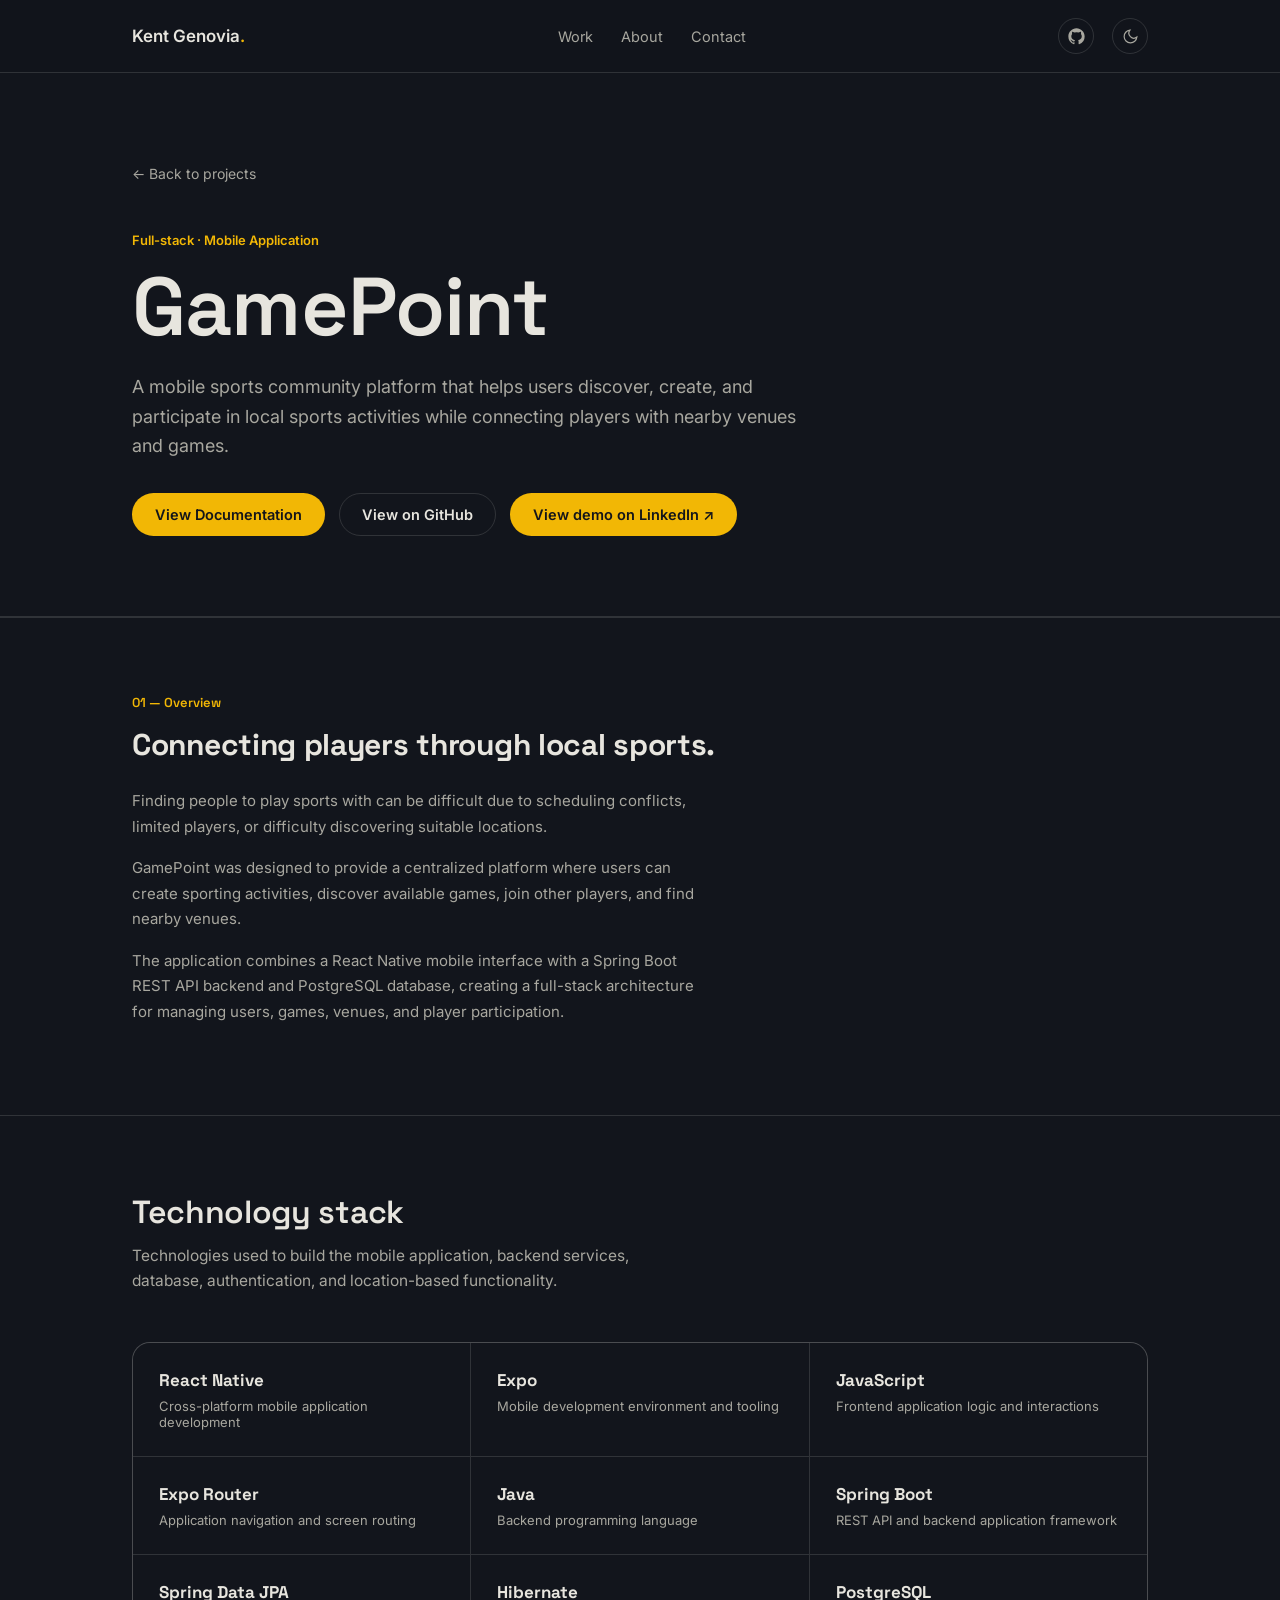
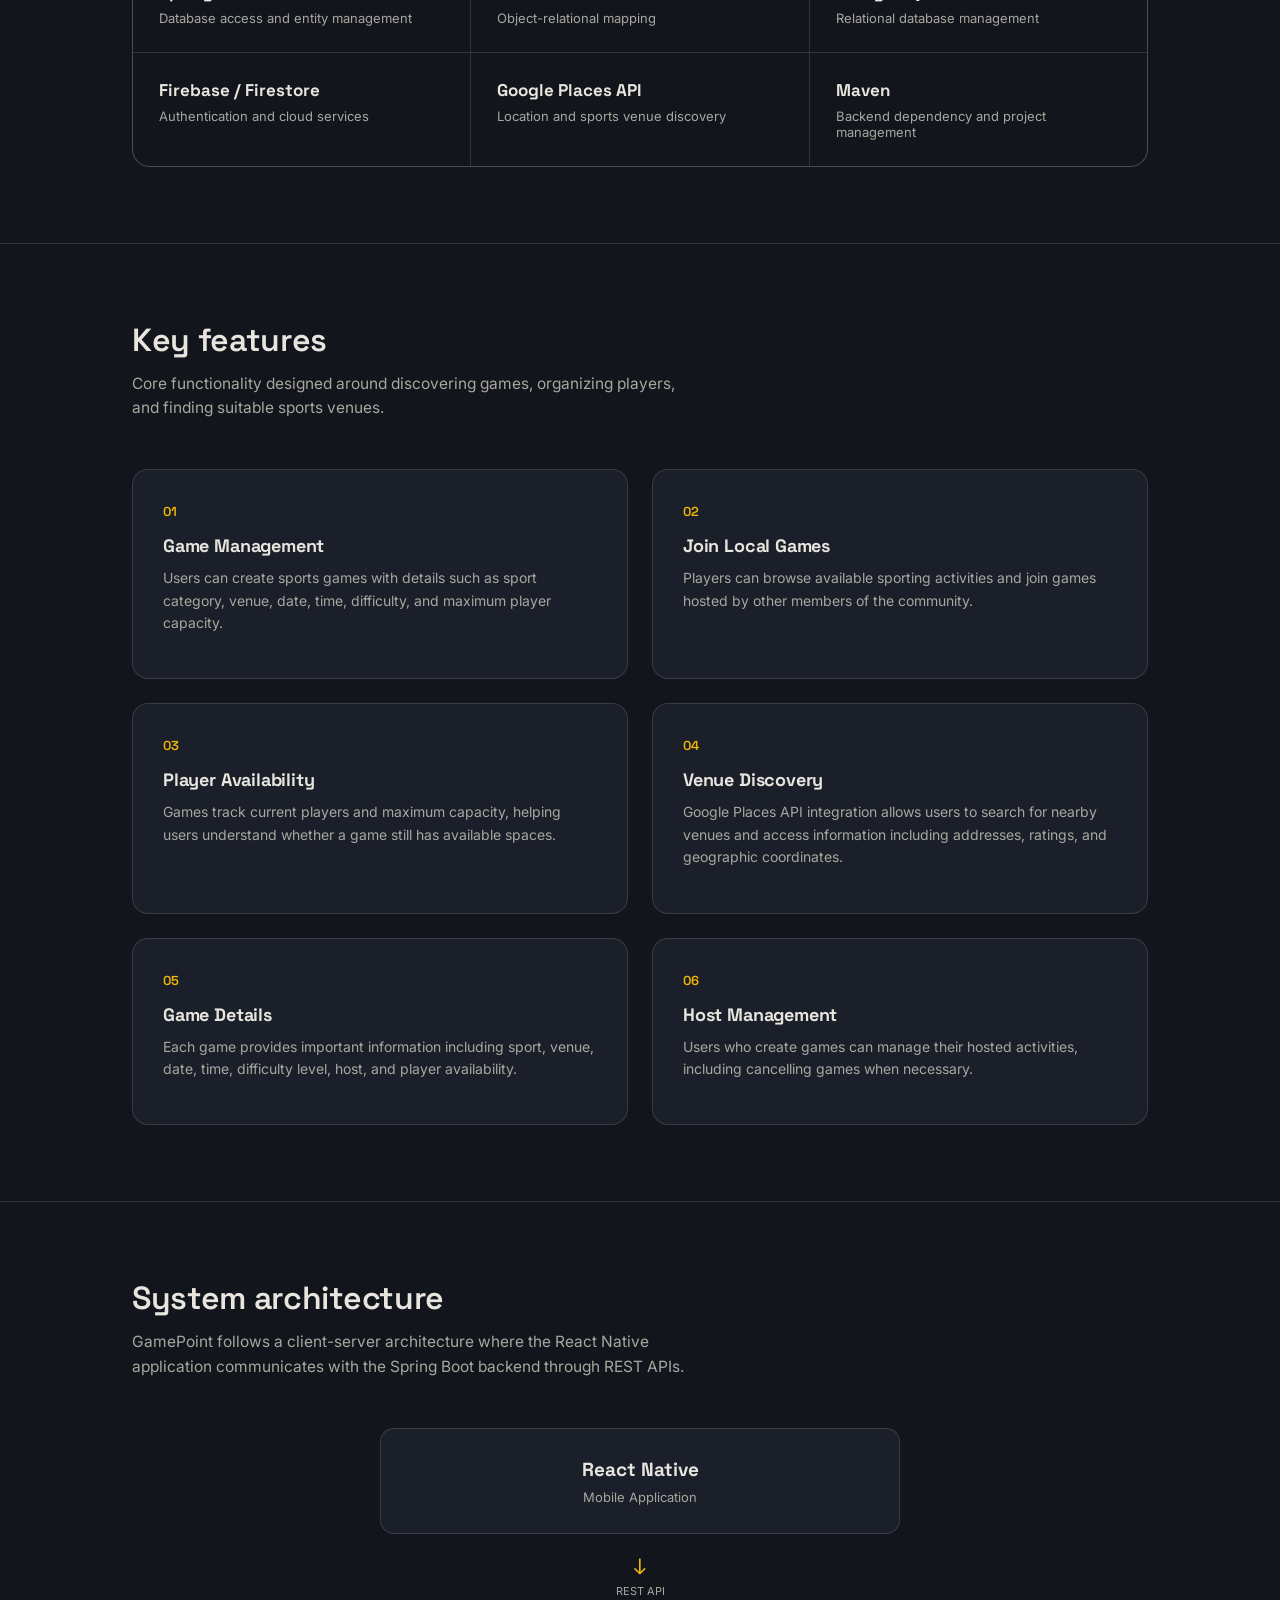
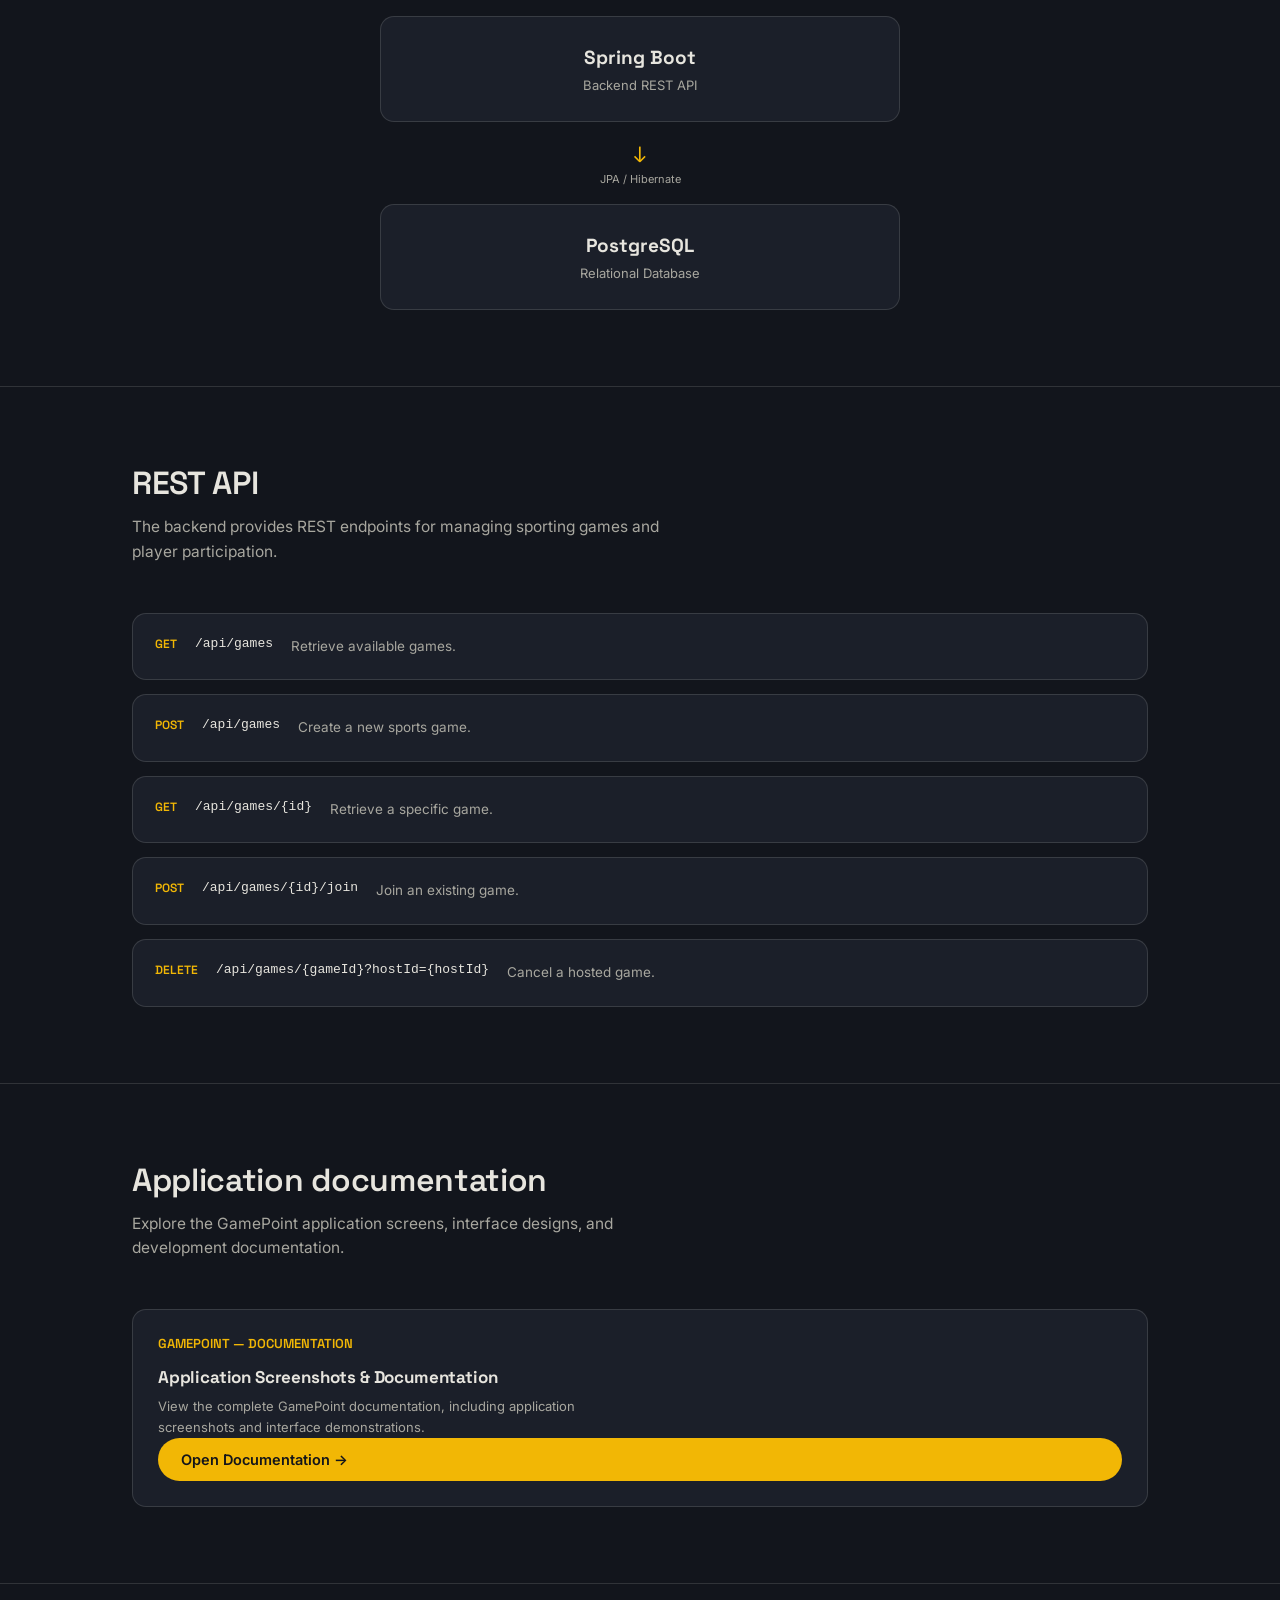
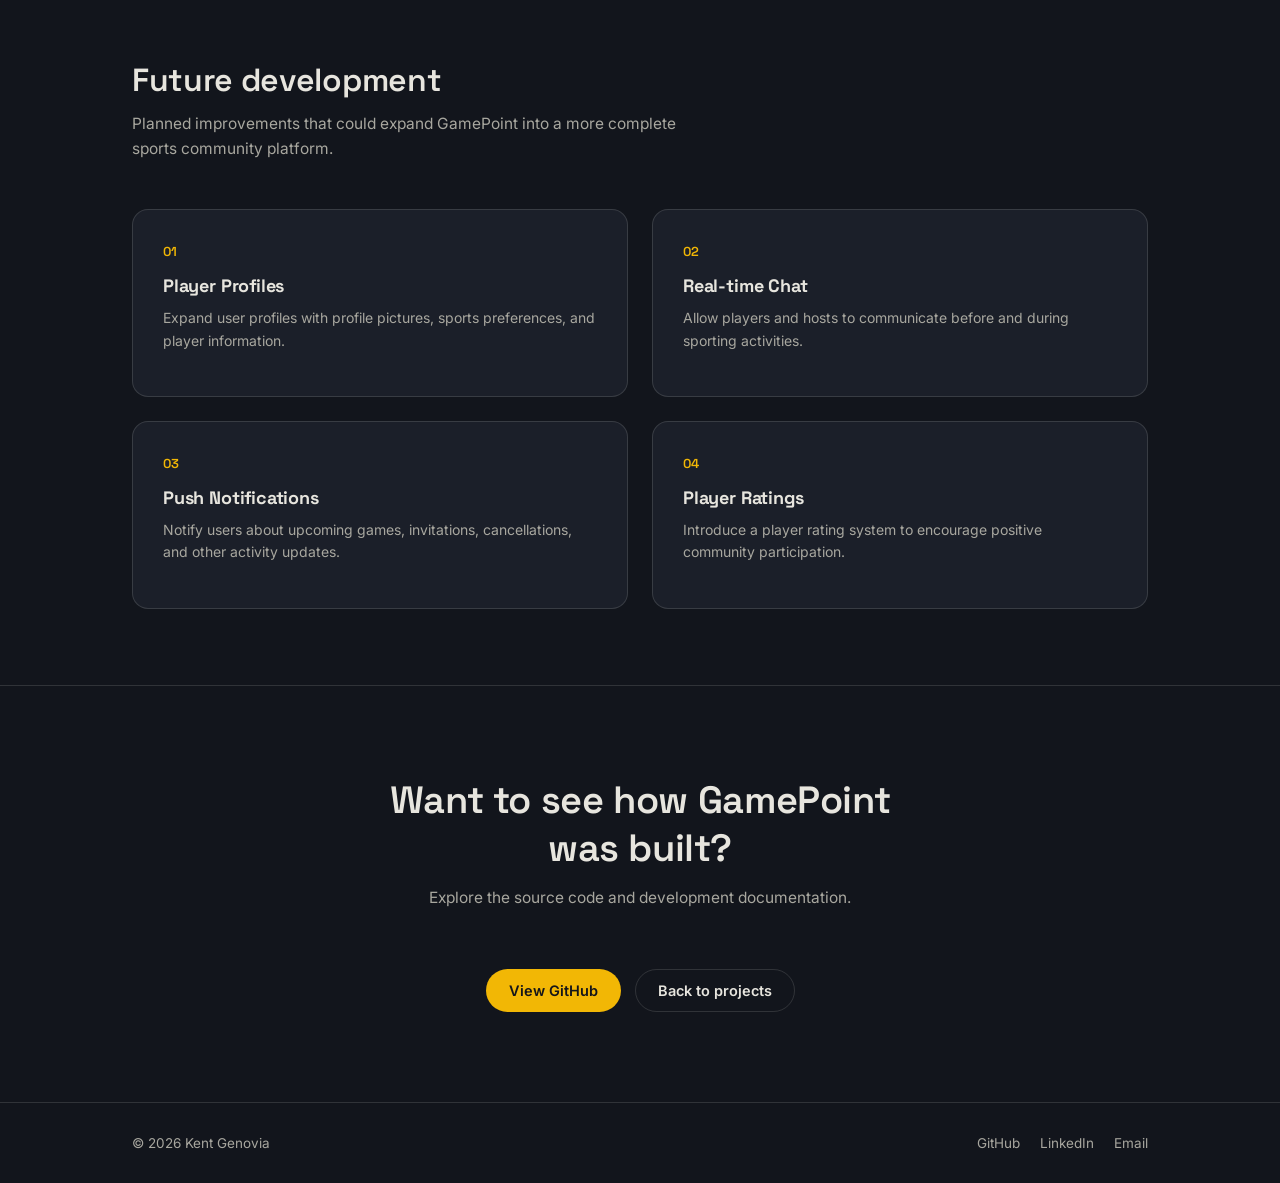
==== projects/gamepoint.html @ 3444ab53 "initial deploy" ====
<!DOCTYPE html>
<html lang="en">
<head>
<meta charset="UTF-8">
<meta name="viewport" content="width=device-width, initial-scale=1.0">

<title>GamePoint — Kent Genovia</title>

<meta name="description" content="GamePoint — A mobile sports community platform built with React Native, Expo, Spring Boot, PostgreSQL, Firebase, and Google Places API.">

<link rel="preconnect" href="https://fonts.googleapis.com">
<link href="https://fonts.googleapis.com/css2?family=Space+Grotesk:wght@400;500;600;700&family=Inter:wght@400;500;600&display=swap" rel="stylesheet">

<link rel="stylesheet" href="../styles.css">

</head>

<body>

<header>
  <nav class="wrap">

    <a class="brand" href="../index.html">
      Kent Genovia<span class="dot">.</span>
    </a>

    <div class="nav-links">
      <a href="../index.html#work">Work</a>
      <a href="../index.html#about">About</a>
      <a href="../index.html#contact">Contact</a>
    </div>

    <div class="nav-right">

      <a
        class="icon-btn"
        href="https://github.com/genoviakent12-rgb/GamePoint"
        target="_blank"
        rel="noopener"
        aria-label="GitHub"
      >
        <svg width="17" height="17" viewBox="0 0 24 24" fill="currentColor">
          <path d="M12 .5C5.73.5.5 5.73.5 12a11.5 11.5 0 0 0 7.86 10.94c.57.1.79-.25.79-.55v-2.14c-3.2.7-3.88-1.36-3.88-1.36-.52-1.33-1.28-1.69-1.28-1.69-1.05-.72.08-.7.08-.7 1.16.08 1.77 1.19 1.77 1.19 1.03 1.77 2.71 1.26 3.37.96.1-.75.4-1.26.73-1.55-2.56-.29-5.25-1.28-5.25-5.7 0-1.26.45-2.29 1.19-3.1-.12-.29-.52-1.47.11-3.06 0 0 .97-.31 3.18 1.18a11 11 0 0 1 5.79 0c2.2-1.49 3.18-1.18 3.18-1.18.63 1.59.23 2.77.11 3.06.74.81 1.18 1.84 1.18 3.1 0 4.43-2.69 5.4-5.26 5.69.41.36.78 1.06.78 2.14v3.17c0 .3.21.66.79.55A11.5 11.5 0 0 0 23.5 12C23.5 5.73 18.27.5 12 .5Z"/>
        </svg>
      </a>

      <button
        class="icon-btn"
        id="theme-toggle"
        aria-label="Toggle theme"
        title="Toggle theme"
      >
        <svg
          id="theme-icon"
          width="17"
          height="17"
          viewBox="0 0 24 24"
          fill="none"
          stroke="currentColor"
          stroke-width="1.7"
        >
          <path d="M21 12.8A9 9 0 1 1 11.2 3a7 7 0 0 0 9.8 9.8Z"/>
        </svg>
      </button>

    </div>

  </nav>
</header>


<main>

  <!-- PROJECT HERO -->

  <section class="project-hero">

    <div class="wrap">

      <a class="back-link" href="../index.html#work">
        ← Back to projects
      </a>

      <div class="project-label">
        Full-stack · Mobile Application
      </div>

      <h1>GamePoint</h1>

      <p class="project-subtitle">
        A mobile sports community platform that helps users discover,
        create, and participate in local sports activities while
        connecting players with nearby venues and games.
      </p>

      <div class="project-actions">

        <a
          class="btn btn-primary"
          href="https://docs.google.com/document/d/1hWY4cykujLEIEq4gKx8ZRyDWc7g4vQOC3u3OvMgOL5o/edit?usp=sharing"
          target="_blank"
          rel="noopener"
        >
          View Documentation
        </a>

        <a
          class="btn btn-ghost"
          href="https://github.com/genoviakent12-rgb/GamePoint"
          target="_blank"
          rel="noopener"
        >
          View on GitHub
        </a>

        <a
          class="btn btn-primary"
          href="https://lnkd.in/p/dj-vr5mc"
          target="_blank"
          rel="noopener"
        >
          View demo on LinkedIn ↗
        </a>
      </div>

    </div>

  </section>


  <!-- PROJECT OVERVIEW -->

  <section class="section">

    <div class="wrap">

      <div class="project-info-grid">

        <div>

          <div class="project-number">
            01 — Overview
          </div>

          <h2>Connecting players through local sports.</h2>

          <p>
            Finding people to play sports with can be difficult due to
            scheduling conflicts, limited players, or difficulty
            discovering suitable locations.
          </p>

          <p>
            GamePoint was designed to provide a centralized platform
            where users can create sporting activities, discover
            available games, join other players, and find nearby
            venues.
          </p>

          <p>
            The application combines a React Native mobile interface
            with a Spring Boot REST API backend and PostgreSQL database,
            creating a full-stack architecture for managing users,
            games, venues, and player participation.
          </p>

        </div>

      </div>

    </div>

  </section>


  <!-- TECHNOLOGY STACK -->

  <section class="section">

    <div class="wrap">

      <div class="section-head">

        <h2>Technology stack</h2>

        <p>
          Technologies used to build the mobile application,
          backend services, database, authentication, and
          location-based functionality.
        </p>

      </div>


      <div class="tech-grid">

        <div class="tech-item">
          <strong>React Native</strong>
          <span>Cross-platform mobile application development</span>
        </div>

        <div class="tech-item">
          <strong>Expo</strong>
          <span>Mobile development environment and tooling</span>
        </div>

        <div class="tech-item">
          <strong>JavaScript</strong>
          <span>Frontend application logic and interactions</span>
        </div>

        <div class="tech-item">
          <strong>Expo Router</strong>
          <span>Application navigation and screen routing</span>
        </div>

        <div class="tech-item">
          <strong>Java</strong>
          <span>Backend programming language</span>
        </div>

        <div class="tech-item">
          <strong>Spring Boot</strong>
          <span>REST API and backend application framework</span>
        </div>

        <div class="tech-item">
          <strong>Spring Data JPA</strong>
          <span>Database access and entity management</span>
        </div>

        <div class="tech-item">
          <strong>Hibernate</strong>
          <span>Object-relational mapping</span>
        </div>

        <div class="tech-item">
          <strong>PostgreSQL</strong>
          <span>Relational database management</span>
        </div>

        <div class="tech-item">
          <strong>Firebase / Firestore</strong>
          <span>Authentication and cloud services</span>
        </div>

        <div class="tech-item">
          <strong>Google Places API</strong>
          <span>Location and sports venue discovery</span>
        </div>

        <div class="tech-item">
          <strong>Maven</strong>
          <span>Backend dependency and project management</span>
        </div>

      </div>

    </div>

  </section>


  <!-- KEY FEATURES -->

  <section class="section">

    <div class="wrap">

      <div class="section-head">

        <h2>Key features</h2>

        <p>
          Core functionality designed around discovering games,
          organizing players, and finding suitable sports venues.
        </p>

      </div>


      <div class="feature-grid">

        <div class="feature">

          <span>01</span>

          <h3>Game Management</h3>

          <p>
            Users can create sports games with details such as
            sport category, venue, date, time, difficulty,
            and maximum player capacity.
          </p>

        </div>


        <div class="feature">

          <span>02</span>

          <h3>Join Local Games</h3>

          <p>
            Players can browse available sporting activities
            and join games hosted by other members of the
            community.
          </p>

        </div>


        <div class="feature">

          <span>03</span>

          <h3>Player Availability</h3>

          <p>
            Games track current players and maximum capacity,
            helping users understand whether a game still has
            available spaces.
          </p>

        </div>


        <div class="feature">

          <span>04</span>

          <h3>Venue Discovery</h3>

          <p>
            Google Places API integration allows users to search
            for nearby venues and access information including
            addresses, ratings, and geographic coordinates.
          </p>

        </div>


        <div class="feature">

          <span>05</span>

          <h3>Game Details</h3>

          <p>
            Each game provides important information including
            sport, venue, date, time, difficulty level, host,
            and player availability.
          </p>

        </div>


        <div class="feature">

          <span>06</span>

          <h3>Host Management</h3>

          <p>
            Users who create games can manage their hosted
            activities, including cancelling games when
            necessary.
          </p>

        </div>

      </div>

    </div>

  </section>


  <!-- SYSTEM ARCHITECTURE -->

  <section class="section">

    <div class="wrap">

      <div class="section-head">

        <h2>System architecture</h2>

        <p>
          GamePoint follows a client-server architecture where
          the React Native application communicates with the
          Spring Boot backend through REST APIs.
        </p>

      </div>


      <div class="architecture">

        <div class="architecture-box">

          <strong>React Native</strong>

          <span>
            Mobile Application
          </span>

        </div>


        <div class="architecture-arrow">
          ↓
          <span>REST API</span>
        </div>


        <div class="architecture-box">

          <strong>Spring Boot</strong>

          <span>
            Backend REST API
          </span>

        </div>


        <div class="architecture-arrow">
          ↓
          <span>JPA / Hibernate</span>
        </div>


        <div class="architecture-box">

          <strong>PostgreSQL</strong>

          <span>
            Relational Database
          </span>

        </div>

      </div>

    </div>

  </section>


  <!-- API -->

  <section class="section">

    <div class="wrap">

      <div class="section-head">

        <h2>REST API</h2>

        <p>
          The backend provides REST endpoints for managing
          sporting games and player participation.
        </p>

      </div>


      <div class="api-list">

        <div class="api-item">
          <span class="api-method">GET</span>
          <code>/api/games</code>
          <p>Retrieve available games.</p>
        </div>

        <div class="api-item">
          <span class="api-method">POST</span>
          <code>/api/games</code>
          <p>Create a new sports game.</p>
        </div>

        <div class="api-item">
          <span class="api-method">GET</span>
          <code>/api/games/{id}</code>
          <p>Retrieve a specific game.</p>
        </div>

        <div class="api-item">
          <span class="api-method">POST</span>
          <code>/api/games/{id}/join</code>
          <p>Join an existing game.</p>
        </div>

        <div class="api-item">
          <span class="api-method">DELETE</span>
          <code>/api/games/{gameId}?hostId={hostId}</code>
          <p>Cancel a hosted game.</p>
        </div>

      </div>

    </div>

  </section>


  <!-- DOCUMENTATION -->

  <section class="section">

    <div class="wrap">

      <div class="section-head">

        <h2>Application documentation</h2>

        <p>
          Explore the GamePoint application screens,
          interface designs, and development documentation.
        </p>

      </div>


      <div class="documentation-card">

        <div>

          <div class="project-number">
            GAMEPOINT — DOCUMENTATION
          </div>

          <h3>Application Screenshots & Documentation</h3>

          <p>
            View the complete GamePoint documentation,
            including application screenshots and interface
            demonstrations.
          </p>

        </div>


        <a
          class="btn btn-primary"
          href="https://docs.google.com/document/d/1hWY4cykujLEIEq4gKx8ZRyDWc7g4vQOC3u3OvMgOL5o/edit?usp=sharing"
          target="_blank"
          rel="noopener"
        >
          Open Documentation →
        </a>

      </div>

    </div>

  </section>


  <!-- FUTURE DEVELOPMENT -->

  <section class="section">

    <div class="wrap">

      <div class="section-head">

        <h2>Future development</h2>

        <p>
          Planned improvements that could expand GamePoint into
          a more complete sports community platform.
        </p>

      </div>


      <div class="feature-grid">

        <div class="feature">
          <span>01</span>
          <h3>Player Profiles</h3>
          <p>
            Expand user profiles with profile pictures,
            sports preferences, and player information.
          </p>
        </div>

        <div class="feature">
          <span>02</span>
          <h3>Real-time Chat</h3>
          <p>
            Allow players and hosts to communicate before
            and during sporting activities.
          </p>
        </div>

        <div class="feature">
          <span>03</span>
          <h3>Push Notifications</h3>
          <p>
            Notify users about upcoming games, invitations,
            cancellations, and other activity updates.
          </p>
        </div>

        <div class="feature">
          <span>04</span>
          <h3>Player Ratings</h3>
          <p>
            Introduce a player rating system to encourage
            positive community participation.
          </p>
        </div>

      </div>

    </div>

  </section>


  <!-- CTA -->

  <section class="cta">

    <div class="wrap">

      <h2>
        Want to see how GamePoint was built?
      </h2>

      <p>
        Explore the source code and development documentation.
      </p>

      <div class="project-actions" style="justify-content:center;">

        <a
          class="btn btn-primary"
          href="https://github.com/genoviakent12-rgb/GamePoint"
          target="_blank"
          rel="noopener"
        >
          View GitHub
        </a>

        <a
          class="btn btn-ghost"
          href="../index.html#work"
        >
          Back to projects
        </a>

      </div>

    </div>

  </section>

</main>


<footer>

  <div class="wrap">

    <span>
      © 2026 Kent Genovia
    </span>

    <div class="foot-links">

      <a
        href="https://github.com/genoviakent12-rgb"
        target="_blank"
        rel="noopener"
      >
        GitHub
      </a>

      <a
        href="http://www.linkedin.com/in/kent-genovia-6a03a72a3"
        target="_blank"
        rel="noopener"
      >
        LinkedIn
      </a>

      <a href="mailto:genovia.kent12@gmail.com">
        Email
      </a>

    </div>

  </div>

</footer>


<script src="../script.js"></script>

</body>
</html>
---- styles.css ----
:root{
  --ink:#12151c;
  --ink-2:#1b1f29;
  --paper:#f6f4ee;
  --paper-2:#ebe8df;
  --line-dark: rgba(231,229,222,0.14);
  --line-light: rgba(18,21,28,0.12);
  --gold:#f2b705;
  --teal:#4fd1c5;
  --text:#e7e5de;
  --text-dim:#a8a79f;
  --bg: var(--ink);
  --bg-2: var(--ink-2);
  --fg: var(--text);
  --fg-dim: var(--text-dim);
  --line: var(--line-dark);
  --radius: 16px;
}
html[data-theme="light"]{
  --bg: var(--paper);
  --bg-2: var(--paper-2);
  --fg: #1c1f26;
  --fg-dim:#5b5a54;
  --line: var(--line-light);
}
*{box-sizing:border-box;}
html,body{margin:0;padding:0;}
body{
  background:var(--bg);
  color:var(--fg);
  font-family:'Inter',sans-serif;
  -webkit-font-smoothing:antialiased;
  transition:background .25s ease,color .25s ease;
}
h1,h2,h3,.display{
  font-family:'Space Grotesk',sans-serif;
  letter-spacing:-0.01em;
  margin:0;
}
a{color:inherit;text-decoration:none;}
.wrap{
  max-width:1080px;
  margin:0 auto;
  padding:0 32px;
}
/* NAV */
header{
  position:sticky; top:0; z-index:20;
  background:color-mix(in srgb, var(--bg) 88%, transparent);
  backdrop-filter: blur(10px);
  border-bottom:1px solid var(--line);
}
nav.wrap{
  display:flex; align-items:center; justify-content:space-between;
  height:72px;
}
.brand{font-size:17px; font-weight:600;}
.brand .dot{color:var(--gold);}
.nav-links{display:flex; gap:28px; align-items:center; font-size:14.5px; color:var(--fg-dim);}
.nav-links a:hover{color:var(--fg);}
.nav-right{display:flex; align-items:center; gap:18px;}
.icon-btn{
  width:36px;height:36px;border-radius:50%;
  display:flex;align-items:center;justify-content:center;
  border:1px solid var(--line); color:var(--fg-dim); cursor:pointer;
  background:transparent;
}
.icon-btn:hover{color:var(--fg); border-color:var(--fg-dim);}
@media (max-width:720px){ .nav-links{display:none;} }

/* HERO */
.hero{
  padding:96px 0 88px;
  display:grid;
  grid-template-columns:1.15fr 0.85fr;
  gap:56px;
  align-items:center;
}
.kicker{
  font-size:13.5px; color:var(--gold); font-weight:600;
  margin-bottom:18px;
}
.hero h1{
  font-size:clamp(34px,5vw,54px);
  line-height:1.08;
  font-weight:600;
}
.hero p.lede{
  margin-top:22px;
  font-size:17px;
  line-height:1.65;
  color:var(--fg-dim);
  max-width:52ch;
}
.stack-row{
  display:flex; flex-wrap:wrap; gap:10px;
  margin-top:30px;
}
.pill{
  font-size:13px; padding:7px 13px;
  border:1px solid var(--line);
  border-radius:100px;
  color:var(--fg-dim);
}
.hero-actions{margin-top:36px; display:flex; gap:14px; flex-wrap:wrap;}
.btn{
  display:inline-flex; align-items:center; gap:8px;
  padding:12px 22px;
  font-size:14.5px; font-weight:600;
  border-radius:100px;
  cursor:pointer; border:1px solid transparent;
}
.btn-primary{background:var(--gold); color:#14151a;}
.btn-primary:hover{filter:brightness(1.06);}
.btn-ghost{border-color:var(--line); color:var(--fg);}
.btn-ghost:hover{border-color:var(--fg-dim);}

/* route graphic */
.route-card{
  position:relative;
  aspect-ratio:1/1.05;
  border:1px solid var(--line);
  border-radius:16px;
  background:var(--bg-2);
  overflow:hidden;
}
.route-card svg{width:100%;height:100%;display:block;}

/* SECTION HEADS */
.section{padding:76px 0; border-top:1px solid var(--line);}
.section-head{max-width:56ch; margin-bottom:48px;}
.section-head h2{font-size:clamp(24px,3vw,32px); font-weight:600;}
.section-head p{color:var(--fg-dim); margin-top:12px; font-size:15.5px; line-height:1.6;}

/* CAPABILITIES */
.cap-grid{
  display:grid; grid-template-columns:repeat(3,1fr); gap:1px;
  background:var(--line);
  border:1px solid var(--line);
  border-radius:18px;
  overflow:hidden;
}
.cap{
  background:var(--bg); padding:32px 28px;
}
.cap .num{font-size:13px; color:var(--gold); font-family:'Space Grotesk',sans-serif; font-weight:600;}
.cap h3{font-size:18px; margin-top:14px; font-weight:600;}
.cap p{font-size:14.5px; color:var(--fg-dim); margin-top:10px; line-height:1.6;}
@media (max-width:800px){ .cap-grid{grid-template-columns:1fr;} }

/* PROJECTS — redesigned card: padded rounded frame, tag floats over the image */
.proj-grid{
  display:grid; grid-template-columns:1fr 1fr; gap:24px;
}
.proj-card{
  border:1px solid var(--line);
  border-radius:22px;
  overflow:hidden;
  background:var(--bg-2);
  display:flex; flex-direction:column;
  padding:14px;
  transition:border-color .2s ease, transform .2s ease;
}
.proj-card:hover{
  border-color:var(--gold);
  transform:translateY(-3px);
}
.proj-thumb{
  position:relative;
  width:100%;
  border-radius:14px;
  overflow:hidden;
  background:var(--bg);
}
.proj-thumb img{
  width:100%;
  height:auto;
  display:block;
}
.proj-thumb.placeholder{
  height:180px;
  display:flex;
  align-items:center;
  justify-content:center;
}
.proj-thumb.placeholder svg{
  width:70%;
  height:70%;
}
.proj-tag{
  position:absolute;
  top:12px;
  left:12px;
  font-size:11.5px;
  font-weight:600;
  color:#14151a;
  background:var(--gold);
  padding:5px 11px;
  border-radius:100px;
  z-index:2;
}
.proj-body{padding:20px 10px 10px;}
.proj-body h3{font-size:18px; margin-top:2px;}
.proj-body p{font-size:14px; color:var(--fg-dim); margin-top:10px; line-height:1.6;}
.proj-stack{margin-top:14px; display:flex; flex-wrap:wrap; gap:6px;}
.proj-stack span{
  font-size:11.5px; color:var(--fg-dim);
  border:1px solid var(--line); border-radius:100px;
  padding:3px 9px;
}
@media (max-width:800px){ .proj-grid{grid-template-columns:1fr;} }
.project-card-link{
  display:flex;
  flex-direction:column;
  height:100%;
}
.project-card-link:hover{
  color:inherit;
}
.project-view{
  margin-top:16px;
  font-size:13px;
  font-weight:600;
  color:var(--gold);
}

/* TIMELINE (education/experience) */
.timeline{border-left:1px solid var(--line); padding-left:28px; display:flex; flex-direction:column; gap:34px;}
.t-item{position:relative;}
.t-item::before{
  content:""; position:absolute; left:-33px; top:4px;
  width:9px;height:9px;border-radius:50%;
  background:var(--gold);
}
.t-item .t-when{font-size:13px; color:var(--fg-dim); font-family:'Space Grotesk',sans-serif;}
.t-item h3{font-size:16.5px; margin-top:6px; font-weight:600;}
.t-item p{font-size:14px; color:var(--fg-dim); margin-top:6px; line-height:1.6; max-width:60ch;}

/* CTA */
.cta{
  text-align:center; padding:90px 0;
  border-top:1px solid var(--line);
}
.cta h2{font-size:clamp(26px,4vw,38px); font-weight:600; max-width:22ch; margin:0 auto;}
.cta p{color:var(--fg-dim); margin-top:16px; font-size:15.5px;}
.cta .btn{margin-top:30px;}

footer{border-top:1px solid var(--line); padding:32px 0;}
footer .wrap{display:flex; justify-content:space-between; align-items:center; font-size:13.5px; color:var(--fg-dim);}
footer a:hover{color:var(--fg);}
.foot-links{display:flex; gap:20px;}

@media (max-width:800px){
  .hero{grid-template-columns:1fr;}
  .route-card{order:-1; max-width:280px; margin:0 auto;}
}

/* PROJECT PAGE */

.project-hero{
  padding:90px 0 80px;
  border-bottom:1px solid var(--line);
}

.back-link{
  display:inline-block;
  font-size:14px;
  color:var(--fg-dim);
  margin-bottom:50px;
}

.back-link:hover{
  color:var(--fg);
}

.project-label{
  font-size:13px;
  font-weight:600;
  color:var(--gold);
  margin-bottom:18px;
}

.project-hero h1{
  font-size:clamp(48px,8vw,82px);
  line-height:1;
  font-weight:600;
}

.project-subtitle{
  max-width:680px;
  margin-top:24px;
  font-size:18px;
  line-height:1.65;
  color:var(--fg-dim);
}

.project-actions{
  display:flex;
  flex-wrap:wrap;
  gap:14px;
  margin-top:32px;
}


/* PROJECT INFORMATION */

.project-info-grid{
  display:grid;
  grid-template-columns:1.4fr .8fr;
  gap:80px;
}

.project-info-grid h2{
  font-size:30px;
  margin-bottom:24px;
}

.project-info-grid p{
  max-width:65ch;
  color:var(--fg-dim);
  font-size:15px;
  line-height:1.7;
  margin-top:16px;
}

.project-number{
  color:var(--gold);
  font-family:'Space Grotesk',sans-serif;
  font-weight:600;
  font-size:13px;
  margin-bottom:14px;
}

.project-details{
  border-top:1px solid var(--line);
}

.project-details > .section-label{
  display:block;
  padding:16px 0;
  border-bottom:1px solid var(--line);
}


.project-details strong{
  font-size:14px;
  font-weight:500;
}


/* TECHNOLOGIES */

.tech-grid{
  display:grid;
  grid-template-columns:repeat(3,1fr);
  gap:1px;
  background:var(--line);
  border:1px solid var(--line);
  border-radius:18px;
  overflow:hidden;
}

.tech-item{
  background:var(--bg);
  padding:26px;
  display:flex;
  flex-direction:column;
  gap:7px;
}

.tech-item strong{
  font-family:'Space Grotesk',sans-serif;
  font-size:17px;
}

.tech-item span{
  color:var(--fg-dim);
  font-size:13px;
}


/* FEATURES */

.feature-grid{
  display:grid;
  grid-template-columns:repeat(2,1fr);
  gap:24px;
}

.feature{
  border:1px solid var(--line);
  border-radius:16px;
  padding:30px;
  background:var(--bg-2);
}

.feature > span{
  color:var(--gold);
  font-family:'Space Grotesk',sans-serif;
  font-size:13px;
  font-weight:600;
}

.feature h3{
  font-size:18px;
  margin-top:14px;
}

.feature p{
  color:var(--fg-dim);
  font-size:14px;
  line-height:1.6;
  margin-top:10px;
}


/* PDF */

.pdf-container{
  width:100%;
  height:800px;
  border:1px solid var(--line);
  border-radius:16px;
  background:var(--bg-2);
  overflow:hidden;
}

.pdf-container iframe{
  width:100%;
  height:100%;
  border:0;
}


/* RESPONSIVE */

@media (max-width:800px){

  .project-info-grid{
    grid-template-columns:1fr;
    gap:50px;
  }

  .tech-grid{
    grid-template-columns:1fr;
  }

  .feature-grid{
    grid-template-columns:1fr;
  }

  .pdf-container{
    height:600px;
  }

}

@media (max-width:600px){

  .project-hero{
    padding:60px 0;
  }

  .project-hero h1{
    font-size:48px;
  }

  .project-subtitle{
    font-size:16px;
  }

  .pdf-container{
    height:500px;
  }

}

/* GAMEPOINT ARCHITECTURE */

.architecture{
  max-width:720px;
  margin:0 auto;
  display:flex;
  flex-direction:column;
  align-items:center;
}

.architecture-box{
  width:100%;
  max-width:520px;
  padding:28px;
  border:1px solid var(--line);
  background:var(--bg-2);
  text-align:center;
  border-radius:14px;
  display:flex;
  flex-direction:column;
  gap:7px;
  transition:transform .2s ease,border-color .2s ease;
}

.architecture-box:hover{
  transform:translateY(-4px);
  border-color:var(--gold);
}

.architecture-box strong{
  font-family:'Space Grotesk',sans-serif;
  font-size:19px;
}

.architecture-box span{
  color:var(--fg-dim);
  font-size:13px;
}

.architecture-arrow{
  display:flex;
  flex-direction:column;
  align-items:center;
  gap:4px;
  padding:18px 0;
  color:var(--gold);
  font-family:'Space Grotesk',sans-serif;
  font-size:22px;
}

.architecture-arrow span{
  color:var(--fg-dim);
  font-family:'Inter',sans-serif;
  font-size:11px;
}

.architecture-number{
  display:inline-flex;
  align-items:center;
  justify-content:center;
  width:max-content;
  min-width:42px;
  height:26px;
  padding:0 9px;
  margin:0 auto 15px;
  border:1px solid var(--line);
  border-radius:999px;
  font-size:10px;
  font-weight:700;
  letter-spacing:.08em;
  color:var(--gold);
}

.architecture-box h3{
  margin:0 0 8px;
  font-size:17px;
}

.architecture-box p{
  margin:0;
  color:var(--fg-dim);
  font-size:13px;
  line-height:1.6;
}

.architecture-row{
  display:grid;
  grid-template-columns:repeat(3,1fr);
  gap:16px;
  width:100%;
}

.architecture-box-wide{
  width:100%;
  max-width:100%;
}


/* API */

.api-list{
  display:flex;
  flex-direction:column;
  gap:14px;
  margin-top:30px;
}

.api-item{
  display:flex;
  gap:18px;
  align-items:flex-start;
  padding:22px;
  border:1px solid var(--line);
  border-radius:14px;
  background:var(--bg-2);
}

.api-number{
  display:flex;
  align-items:center;
  justify-content:center;
  flex-shrink:0;
  width:38px;
  height:38px;
  border:1px solid var(--line);
  border-radius:10px;
  font-size:11px;
  font-weight:700;
  color:var(--gold);
}

.api-method{
  font-family:'Space Grotesk',sans-serif;
  font-size:12px;
  font-weight:600;
  color:var(--gold);
}

.api-item strong{
  display:block;
  margin-bottom:6px;
  color:var(--fg);
  font-size:15px;
}

.api-item code{
  font-family:monospace;
  font-size:13px;
  color:var(--fg);
}

.api-item p{
  margin:0;
  color:var(--fg-dim);
  font-size:13.5px;
  line-height:1.6;
}


/* DOCUMENTATION CARD */

.documentation-grid{
  display:grid;
  grid-template-columns:repeat(3,1fr);
  gap:16px;
  margin-top:30px;
}

.documentation-card{
  display:flex;
  flex-direction:column;
  padding:25px;
  min-height:190px;
  border:1px solid var(--line);
  border-radius:14px;
  background:var(--bg-2);
  text-decoration:none;
  transition:transform .2s ease,border-color .2s ease;
}

.documentation-card:hover{
  transform:translateY(-5px);
  border-color:var(--gold);
  color:inherit;
}

.documentation-type{
  display:inline-flex;
  width:max-content;
  margin-bottom:15px;
  padding:5px 9px;
  border:1px solid var(--line);
  border-radius:999px;
  font-size:9px;
  font-weight:700;
  letter-spacing:.1em;
  color:var(--gold);
}

.documentation-card h3{
  margin:0 0 8px;
  font-size:17px;
  color:var(--fg);
}

.documentation-card p{
  margin:0;
  color:var(--fg-dim);
  font-size:13px;
  line-height:1.6;
  max-width:55ch;
}

.documentation-link{
  margin-top:auto;
  padding-top:20px;
  font-size:12px;
  font-weight:600;
  color:var(--gold);
}


/* KINEO PROJECT PAGE — BUDGET */

.budget-grid{
  display:grid;
  grid-template-columns:repeat(4,1fr);
  gap:14px;
  margin-top:30px;
}

.budget-card{
  padding:24px;
  border:1px solid var(--line);
  border-radius:14px;
  background:var(--bg-2);
  display:flex;
  flex-direction:column;
  gap:10px;
  transition:transform .2s ease,border-color .2s ease;
}

.budget-card:hover{
  transform:translateY(-4px);
  border-color:var(--gold);
}

.budget-name{
  font-size:13px;
  font-weight:600;
  text-transform:uppercase;
  letter-spacing:.08em;
  color:var(--fg-dim);
}

.budget-card strong{
  font-family:'Space Grotesk',sans-serif;
  font-size:17px;
  color:var(--fg);
}


/* KINEO CTA */

.project-cta{
  padding:120px 0;
  border-top:1px solid var(--line);
}

.cta-content{
  max-width:700px;
}

.cta-content h2{
  margin:12px 0 16px;
  font-size:clamp(32px,5vw,54px);
  line-height:1.05;
  letter-spacing:-.04em;
}

.cta-content p{
  margin:0 0 28px;
  max-width:540px;
  color:var(--fg-dim);
  line-height:1.7;
}


/* KINEO RESPONSIVE */

@media(max-width:900px){

  .budget-grid{
    grid-template-columns:repeat(2,1fr);
  }

  .architecture-row{
    grid-template-columns:1fr;
  }

  .documentation-grid{
    grid-template-columns:repeat(2,1fr);
  }

}

@media(max-width:600px){

  .budget-grid{
    grid-template-columns:1fr;
  }

  .documentation-grid{
    grid-template-columns:1fr;
  }

  .architecture-box{
    padding:22px;
  }

  .api-item{
    padding:18px;
  }

  .project-cta{
    padding:80px 0;
  }

}

/* PROFILE PHOTO */
.profile-photo{
  position:relative;
  width:100%;
  max-width:380px;
  aspect-ratio:1/1;
  margin:0 auto;
  border:1px solid var(--line);
  border-radius:20px;
  overflow:hidden;
  background:var(--bg-2);
}

.profile-photo img{
  width:100%;
  height:100%;
  display:block;
  object-fit:cover;
  object-position:center;
}

.profile-photo::after{
  content:"";
  position:absolute;
  inset:0;
  border:1px solid rgba(242,183,5,0.18);
  border-radius:20px;
  pointer-events:none;
}

@media (max-width:800px){
  .profile-photo{
    order:-1;
    max-width:280px;
    margin:0 auto 10px;
  }
}

/* DEMO CARD */
.demo-card{
  margin-top:32px;
  padding:32px;
  border:1px solid var(--line);
  border-radius:18px;
  background:var(--bg-2);
}

.demo-label{
  display:block;
  font-size:12px;
  font-weight:600;
  color:var(--gold);
  margin-bottom:12px;
  letter-spacing:.04em;
}

.demo-card h3{
  font-size:22px;
  font-weight:600;
  margin-bottom:12px;
}

.demo-card p{
  max-width:650px;
  color:var(--fg-dim);
  line-height:1.65;
  margin-bottom:24px;
}
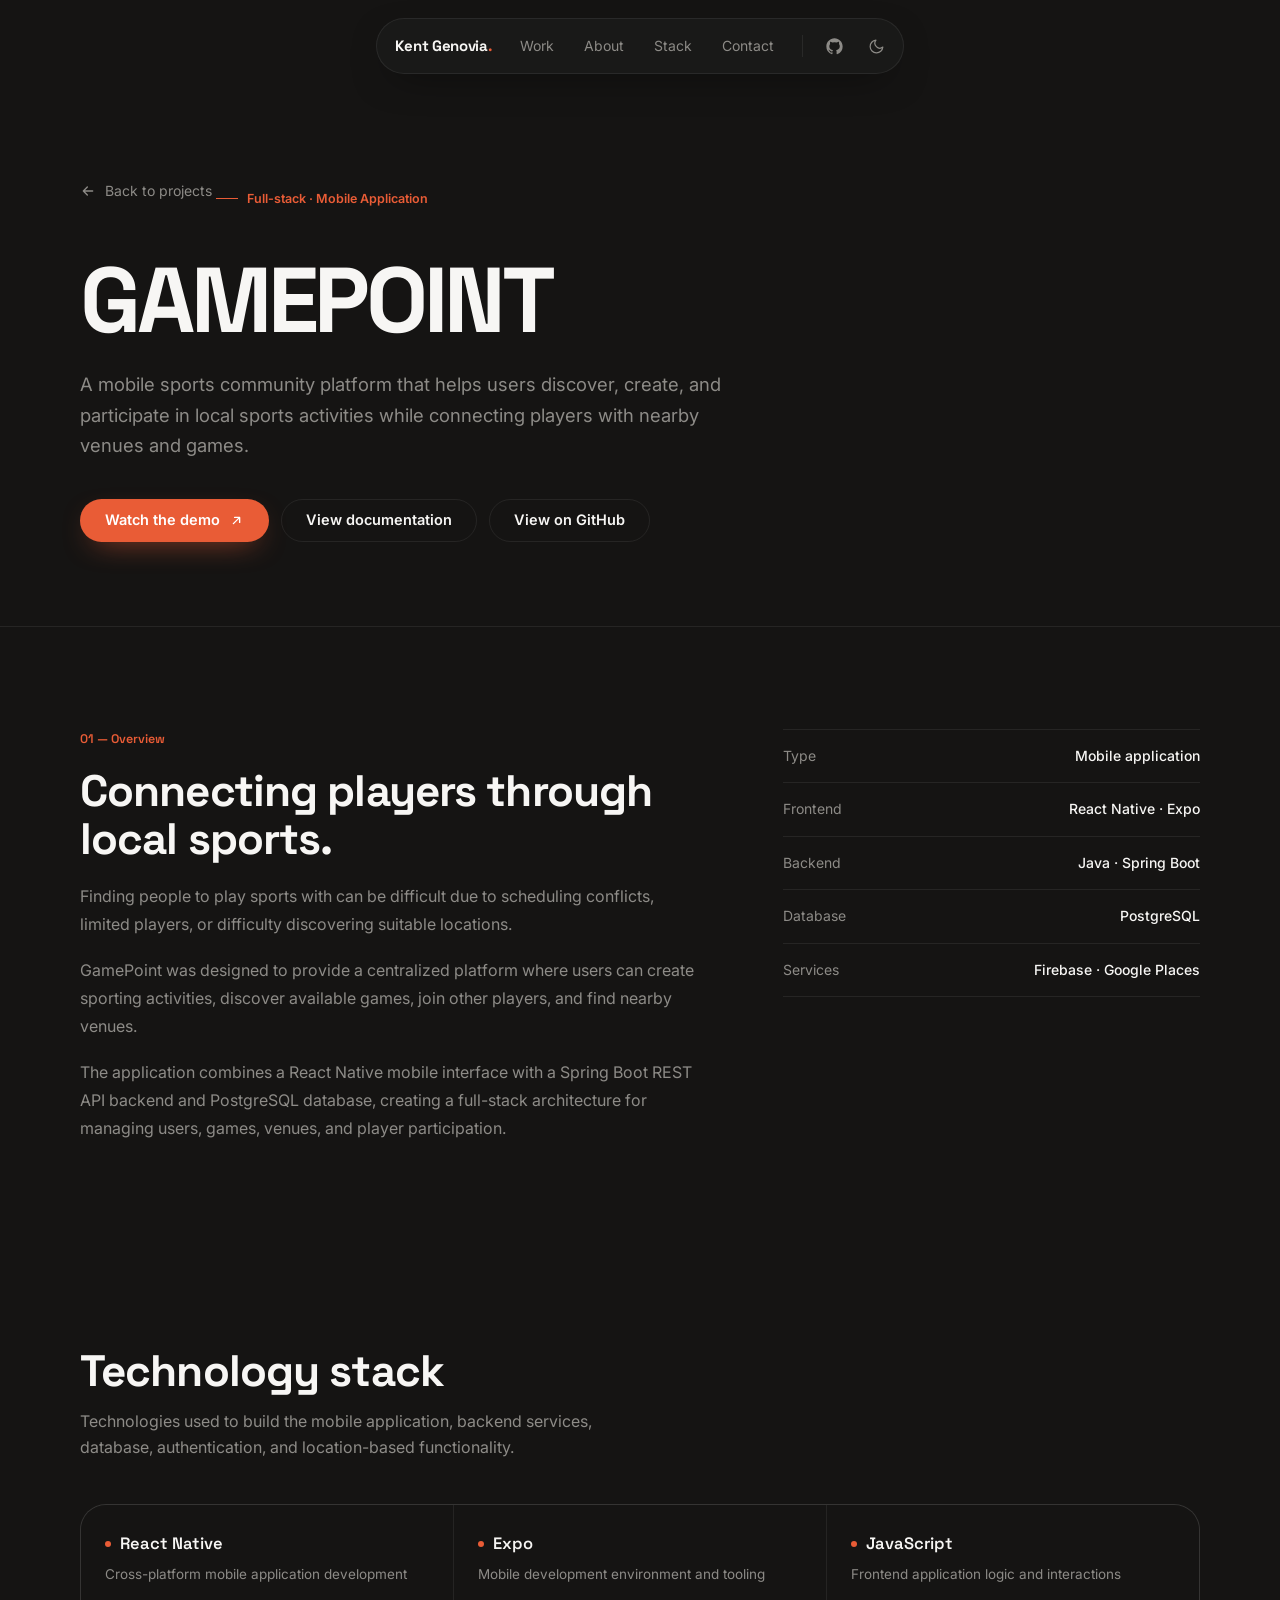
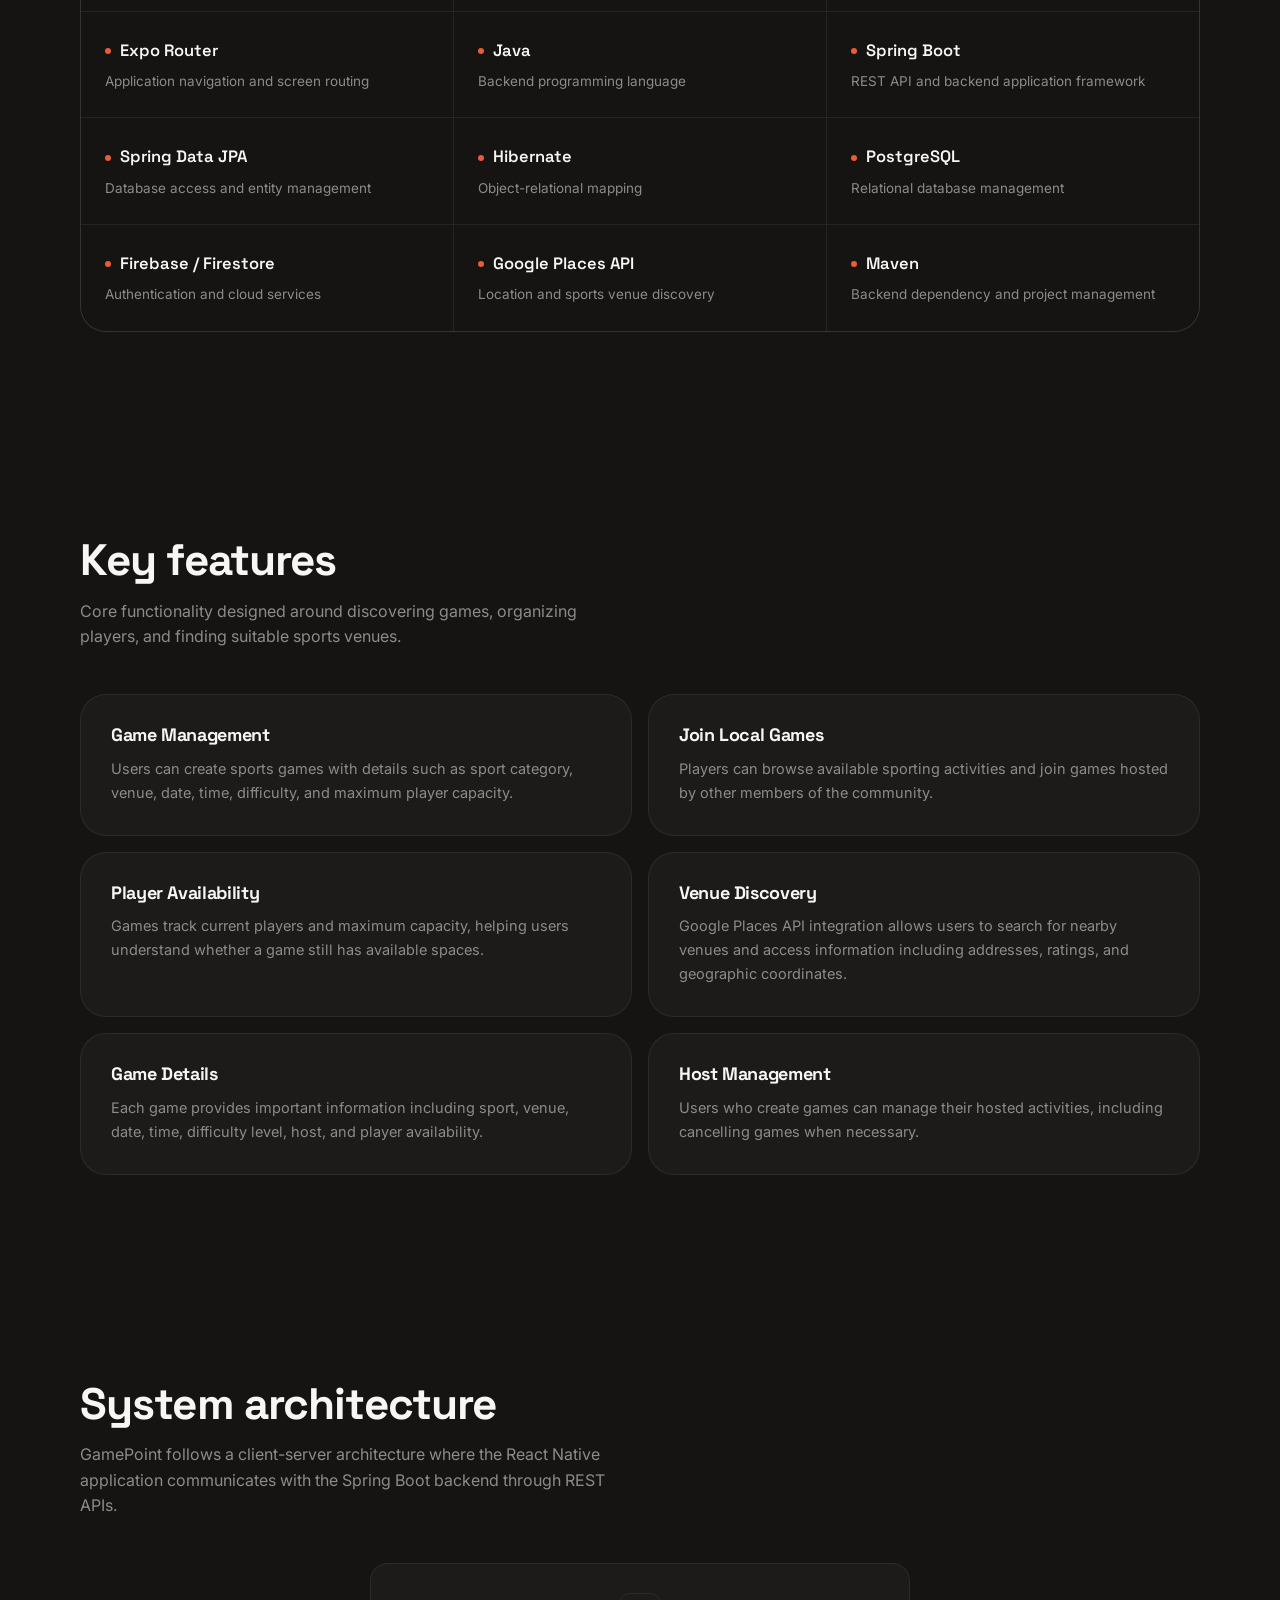
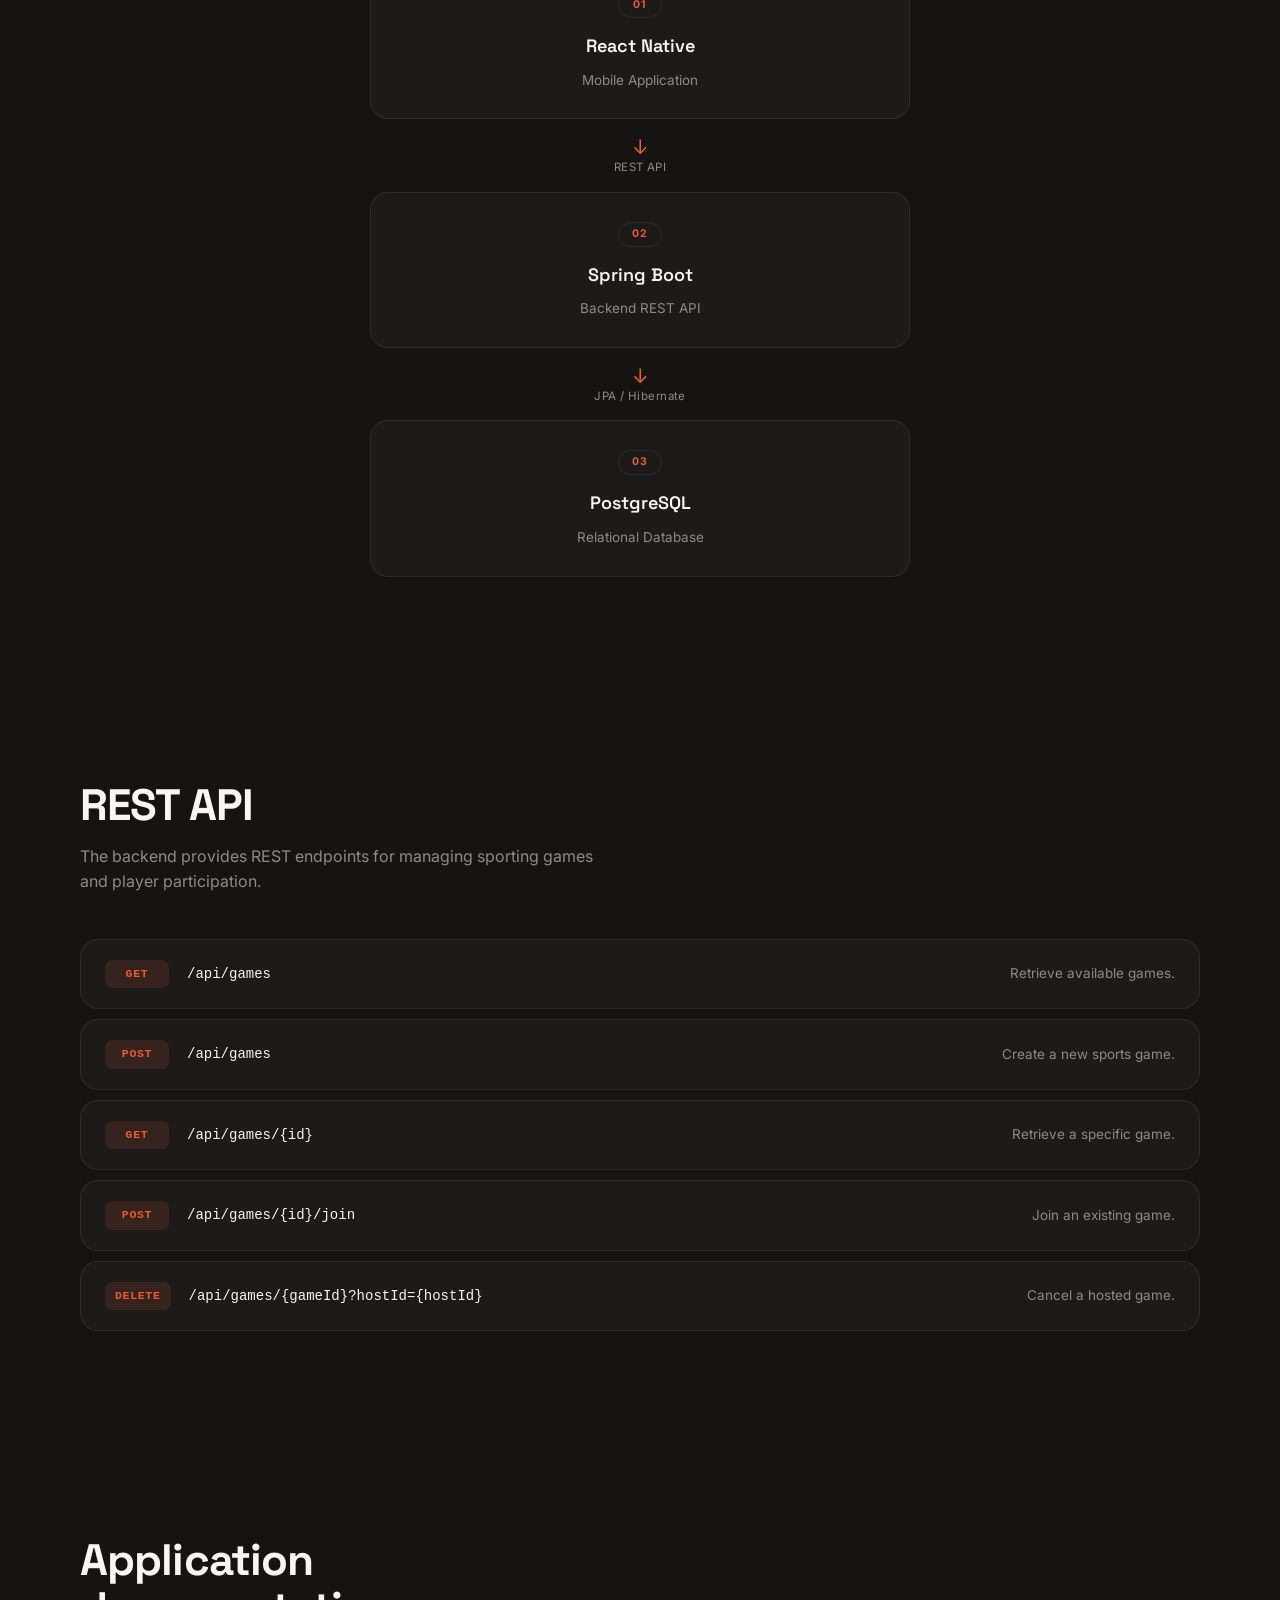
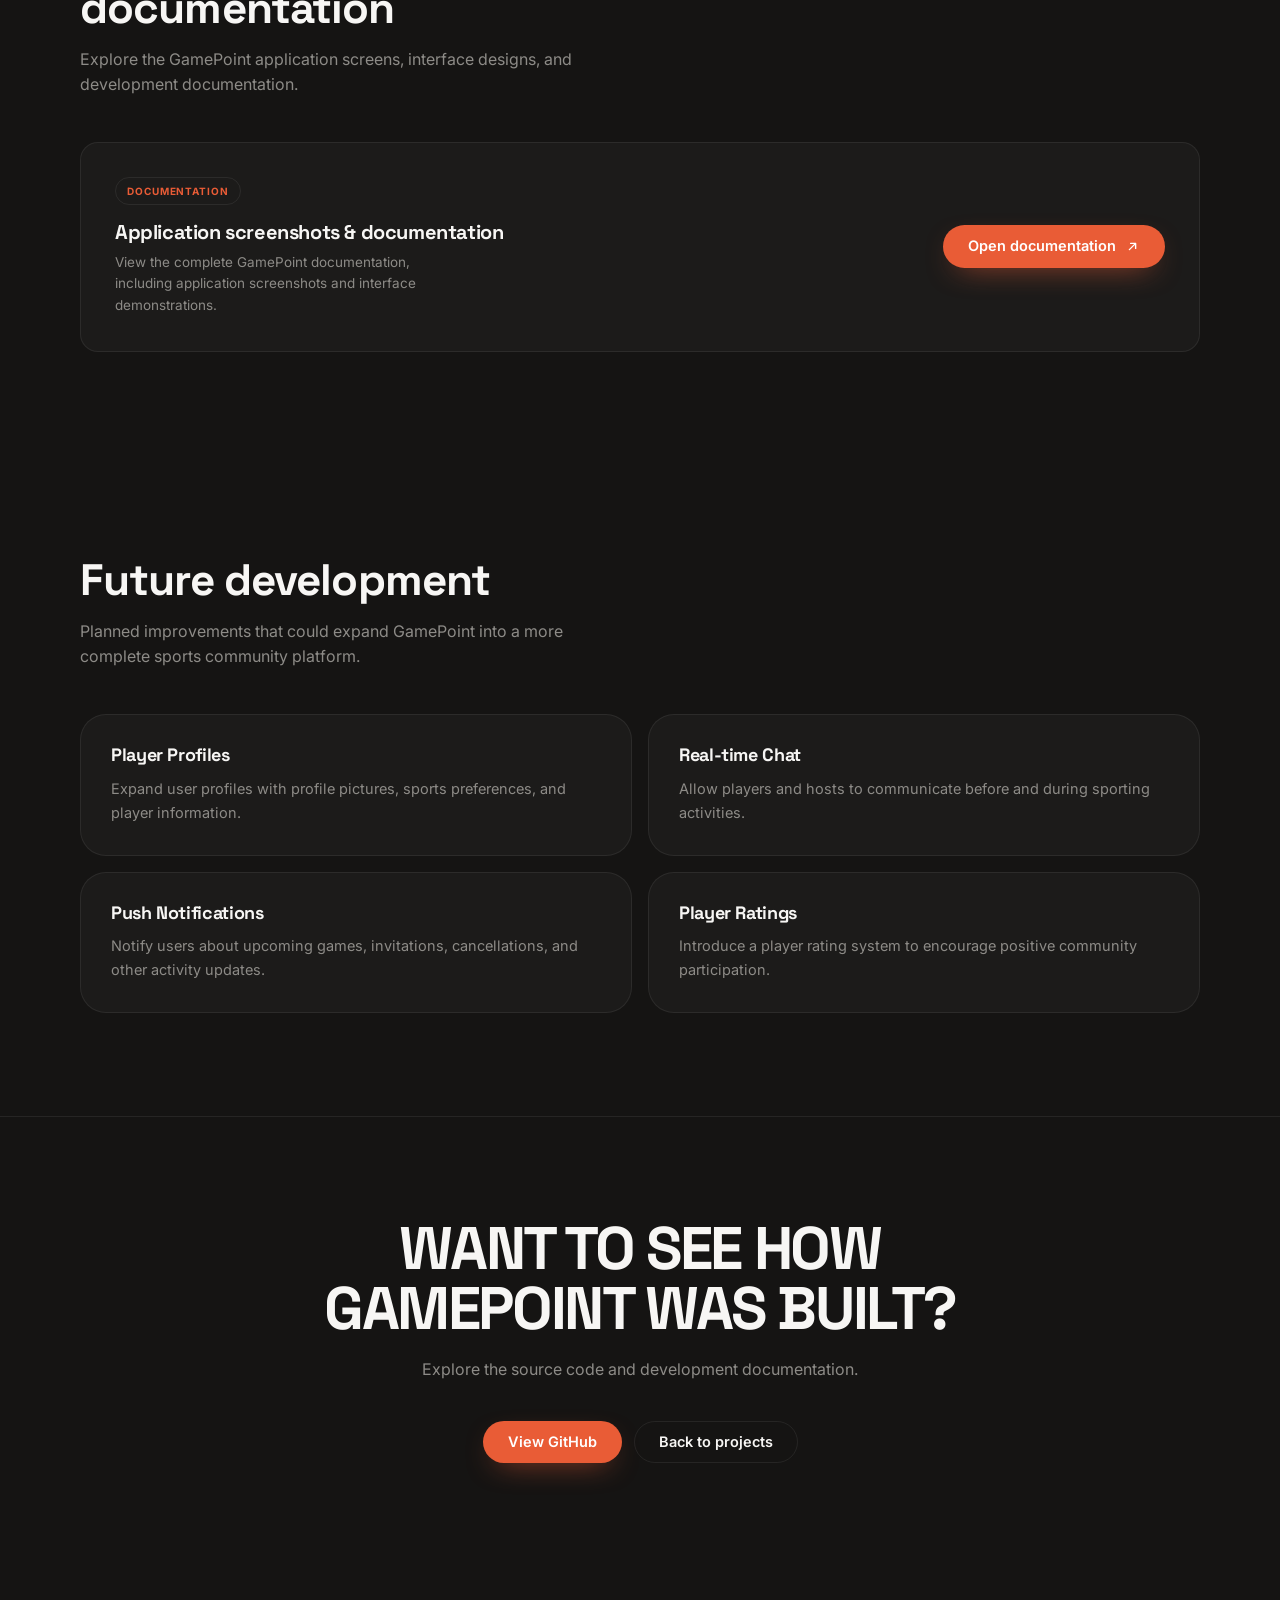
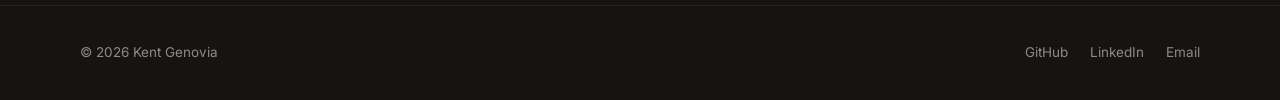
==== commit 9afd2335: "change the styling for a more modern look" ====
--- a/projects/gamepoint.html
+++ b/projects/gamepoint.html
@@ -1,5 +1,5 @@
 <!DOCTYPE html>
-<html lang="en">
+<html lang="en" data-theme="dark">
 <head>
 <meta charset="UTF-8">
 <meta name="viewport" content="width=device-width, initial-scale=1.0">
@@ -7,65 +7,80 @@
 <title>GamePoint — Kent Genovia</title>
 
 <meta name="description" content="GamePoint — A mobile sports community platform built with React Native, Expo, Spring Boot, PostgreSQL, Firebase, and Google Places API.">
+<meta name="theme-color" content="#151413">
 
 <link rel="preconnect" href="https://fonts.googleapis.com">
+<link rel="preconnect" href="https://fonts.gstatic.com" crossorigin>
 <link href="https://fonts.googleapis.com/css2?family=Space+Grotesk:wght@400;500;600;700&family=Inter:wght@400;500;600&display=swap" rel="stylesheet">
 
 <link rel="stylesheet" href="../styles.css">
 
+<script>
+  (function () {
+    try {
+      var saved = localStorage.getItem('kg-theme');
+      if (saved) document.documentElement.setAttribute('data-theme', saved);
+    } catch (e) {}
+
+    // Arm the scroll reveals before first paint. Without this class the
+    // content is simply visible, so no-JS visitors still see everything.
+    if ('IntersectionObserver' in window &&
+        !window.matchMedia('(prefers-reduced-motion: reduce)').matches) {
+      document.documentElement.classList.add('reveal-ready');
+    }
+  })();
+</script>
+
 </head>
 
 <body>
 
-<header>
-  <nav class="wrap">
-
-    <a class="brand" href="../index.html">
-      Kent Genovia<span class="dot">.</span>
-    </a>
+<header class="site-header">
+
+  <nav class="nav-pill" aria-label="Main">
+
+    <a class="brand" href="../index.html">Kent Genovia<span class="dot">.</span></a>
 
     <div class="nav-links">
       <a href="../index.html#work">Work</a>
       <a href="../index.html#about">About</a>
+      <a href="../index.html#stack">Stack</a>
       <a href="../index.html#contact">Contact</a>
     </div>
 
+    <span class="nav-divider" aria-hidden="true"></span>
+
     <div class="nav-right">
 
-      <a
-        class="icon-btn"
-        href="https://github.com/genoviakent12-rgb/GamePoint"
-        target="_blank"
-        rel="noopener"
-        aria-label="GitHub"
-      >
-        <svg width="17" height="17" viewBox="0 0 24 24" fill="currentColor">
+      <a class="icon-btn" href="https://github.com/genoviakent12-rgb/GamePoint" target="_blank" rel="noopener" aria-label="GamePoint on GitHub">
+        <svg width="17" height="17" viewBox="0 0 24 24" fill="currentColor" aria-hidden="true">
           <path d="M12 .5C5.73.5.5 5.73.5 12a11.5 11.5 0 0 0 7.86 10.94c.57.1.79-.25.79-.55v-2.14c-3.2.7-3.88-1.36-3.88-1.36-.52-1.33-1.28-1.69-1.28-1.69-1.05-.72.08-.7.08-.7 1.16.08 1.77 1.19 1.77 1.19 1.03 1.77 2.71 1.26 3.37.96.1-.75.4-1.26.73-1.55-2.56-.29-5.25-1.28-5.25-5.7 0-1.26.45-2.29 1.19-3.1-.12-.29-.52-1.47.11-3.06 0 0 .97-.31 3.18 1.18a11 11 0 0 1 5.79 0c2.2-1.49 3.18-1.18 3.18-1.18.63 1.59.23 2.77.11 3.06.74.81 1.18 1.84 1.18 3.1 0 4.43-2.69 5.4-5.26 5.69.41.36.78 1.06.78 2.14v3.17c0 .3.21.66.79.55A11.5 11.5 0 0 0 23.5 12C23.5 5.73 18.27.5 12 .5Z"/>
         </svg>
       </a>
 
-      <button
-        class="icon-btn"
-        id="theme-toggle"
-        aria-label="Toggle theme"
-        title="Toggle theme"
-      >
-        <svg
-          id="theme-icon"
-          width="17"
-          height="17"
-          viewBox="0 0 24 24"
-          fill="none"
-          stroke="currentColor"
-          stroke-width="1.7"
-        >
+      <button class="icon-btn" id="theme-toggle" aria-label="Switch to light theme" title="Switch to light theme">
+        <svg id="theme-icon" width="17" height="17" viewBox="0 0 24 24" fill="none" stroke="currentColor" stroke-width="1.7" stroke-linecap="round" stroke-linejoin="round" aria-hidden="true">
           <path d="M21 12.8A9 9 0 1 1 11.2 3a7 7 0 0 0 9.8 9.8Z"/>
         </svg>
       </button>
 
+      <button class="icon-btn nav-toggle" id="nav-toggle" aria-label="Open menu" aria-expanded="false" aria-controls="nav-menu">
+        <svg width="18" height="18" viewBox="0 0 24 24" fill="none" stroke="currentColor" stroke-width="1.8" stroke-linecap="round" aria-hidden="true">
+          <path d="M4 7h16M4 12h16M4 17h16"/>
+        </svg>
+      </button>
+
     </div>
 
   </nav>
+
+  <div class="nav-menu" id="nav-menu">
+    <a href="../index.html#work">Work</a>
+    <a href="../index.html#about">About</a>
+    <a href="../index.html#stack">Stack</a>
+    <a href="../index.html#contact">Contact</a>
+  </div>
+
 </header>
 
 
@@ -74,16 +89,16 @@
   <!-- PROJECT HERO -->
 
   <section class="project-hero">
-
     <div class="wrap">
 
       <a class="back-link" href="../index.html#work">
-        ← Back to projects
+        <svg width="16" height="16" viewBox="0 0 24 24" fill="none" stroke="currentColor" stroke-width="2" stroke-linecap="round" stroke-linejoin="round" aria-hidden="true">
+          <path d="M19 12H5m6-6-6 6 6 6"/>
+        </svg>
+        Back to projects
       </a>
 
-      <div class="project-label">
-        Full-stack · Mobile Application
-      </div>
+      <div class="project-label">Full-stack · Mobile Application</div>
 
       <h1>GamePoint</h1>
 
@@ -95,52 +110,37 @@
 
       <div class="project-actions">
 
-        <a
-          class="btn btn-primary"
-          href="https://docs.google.com/document/d/1hWY4cykujLEIEq4gKx8ZRyDWc7g4vQOC3u3OvMgOL5o/edit?usp=sharing"
-          target="_blank"
-          rel="noopener"
-        >
-          View Documentation
+        <a class="btn btn-primary" href="https://lnkd.in/p/dj-vr5mc" target="_blank" rel="noopener">
+          Watch the demo
+          <svg width="15" height="15" viewBox="0 0 24 24" fill="none" stroke="currentColor" stroke-width="2.2" stroke-linecap="round" stroke-linejoin="round" aria-hidden="true">
+            <path d="M7 17 17 7M9 7h8v8"/>
+          </svg>
         </a>
 
-        <a
-          class="btn btn-ghost"
-          href="https://github.com/genoviakent12-rgb/GamePoint"
-          target="_blank"
-          rel="noopener"
-        >
+        <a class="btn btn-ghost" href="https://docs.google.com/document/d/1hWY4cykujLEIEq4gKx8ZRyDWc7g4vQOC3u3OvMgOL5o/edit?usp=sharing" target="_blank" rel="noopener">
+          View documentation
+        </a>
+
+        <a class="btn btn-ghost" href="https://github.com/genoviakent12-rgb/GamePoint" target="_blank" rel="noopener">
           View on GitHub
         </a>
 
-        <a
-          class="btn btn-primary"
-          href="https://lnkd.in/p/dj-vr5mc"
-          target="_blank"
-          rel="noopener"
-        >
-          View demo on LinkedIn ↗
-        </a>
-      </div>
-
-    </div>
-
-  </section>
-
-
-  <!-- PROJECT OVERVIEW -->
-
-  <section class="section">
-
+      </div>
+
+    </div>
+  </section>
+
+
+  <!-- OVERVIEW -->
+
+  <section class="section">
     <div class="wrap">
 
       <div class="project-info-grid">
 
-        <div>
-
-          <div class="project-number">
-            01 — Overview
-          </div>
+        <div data-reveal>
+
+          <div class="project-number">01 — Overview</div>
 
           <h2>Connecting players through local sports.</h2>
 
@@ -166,33 +166,35 @@
 
         </div>
 
-      </div>
-
-    </div>
-
+        <div class="fact-list" data-reveal data-reveal-delay="80">
+          <div><span>Type</span><strong>Mobile application</strong></div>
+          <div><span>Frontend</span><strong>React Native · Expo</strong></div>
+          <div><span>Backend</span><strong>Java · Spring Boot</strong></div>
+          <div><span>Database</span><strong>PostgreSQL</strong></div>
+          <div><span>Services</span><strong>Firebase · Google Places</strong></div>
+        </div>
+
+      </div>
+
+    </div>
   </section>
 
 
   <!-- TECHNOLOGY STACK -->
 
   <section class="section">
-
-    <div class="wrap">
-
-      <div class="section-head">
-
+    <div class="wrap">
+
+      <div class="section-head" data-reveal>
         <h2>Technology stack</h2>
-
         <p>
           Technologies used to build the mobile application,
           backend services, database, authentication, and
           location-based functionality.
         </p>
-
-      </div>
-
-
-      <div class="tech-grid">
+      </div>
+
+      <div class="tech-grid" data-reveal>
 
         <div class="tech-item">
           <strong>React Native</strong>
@@ -257,243 +259,174 @@
       </div>
 
     </div>
-
   </section>
 
 
   <!-- KEY FEATURES -->
 
   <section class="section">
-
-    <div class="wrap">
-
-      <div class="section-head">
-
+    <div class="wrap">
+
+      <div class="section-head" data-reveal>
         <h2>Key features</h2>
-
         <p>
           Core functionality designed around discovering games,
           organizing players, and finding suitable sports venues.
         </p>
-
-      </div>
-
+      </div>
 
       <div class="feature-grid">
 
-        <div class="feature">
-
-          <span>01</span>
-
+        <div class="feature" data-reveal>
           <h3>Game Management</h3>
-
           <p>
             Users can create sports games with details such as
             sport category, venue, date, time, difficulty,
             and maximum player capacity.
           </p>
-
-        </div>
-
-
-        <div class="feature">
-
-          <span>02</span>
-
+        </div>
+
+        <div class="feature" data-reveal data-reveal-delay="60">
           <h3>Join Local Games</h3>
-
           <p>
             Players can browse available sporting activities
             and join games hosted by other members of the
             community.
           </p>
-
-        </div>
-
-
-        <div class="feature">
-
-          <span>03</span>
-
+        </div>
+
+        <div class="feature" data-reveal data-reveal-delay="120">
           <h3>Player Availability</h3>
-
           <p>
             Games track current players and maximum capacity,
             helping users understand whether a game still has
             available spaces.
           </p>
-
-        </div>
-
-
-        <div class="feature">
-
-          <span>04</span>
-
+        </div>
+
+        <div class="feature" data-reveal data-reveal-delay="60">
           <h3>Venue Discovery</h3>
-
           <p>
             Google Places API integration allows users to search
             for nearby venues and access information including
             addresses, ratings, and geographic coordinates.
           </p>
-
-        </div>
-
-
-        <div class="feature">
-
-          <span>05</span>
-
+        </div>
+
+        <div class="feature" data-reveal data-reveal-delay="120">
           <h3>Game Details</h3>
-
           <p>
             Each game provides important information including
             sport, venue, date, time, difficulty level, host,
             and player availability.
           </p>
-
-        </div>
-
-
-        <div class="feature">
-
-          <span>06</span>
-
+        </div>
+
+        <div class="feature" data-reveal data-reveal-delay="180">
           <h3>Host Management</h3>
-
           <p>
             Users who create games can manage their hosted
             activities, including cancelling games when
             necessary.
           </p>
-
-        </div>
-
-      </div>
-
-    </div>
-
+        </div>
+
+      </div>
+
+    </div>
   </section>
 
 
   <!-- SYSTEM ARCHITECTURE -->
 
   <section class="section">
-
-    <div class="wrap">
-
-      <div class="section-head">
-
+    <div class="wrap">
+
+      <div class="section-head" data-reveal>
         <h2>System architecture</h2>
-
         <p>
           GamePoint follows a client-server architecture where
           the React Native application communicates with the
           Spring Boot backend through REST APIs.
         </p>
-
-      </div>
-
-
-      <div class="architecture">
+      </div>
+
+      <div class="architecture" data-reveal>
 
         <div class="architecture-box">
-
+          <span class="architecture-number">01</span>
           <strong>React Native</strong>
-
-          <span>
-            Mobile Application
-          </span>
-
-        </div>
-
-
-        <div class="architecture-arrow">
+          <span>Mobile Application</span>
+        </div>
+
+        <div class="architecture-arrow" aria-hidden="true">
           ↓
           <span>REST API</span>
         </div>
 
-
         <div class="architecture-box">
-
+          <span class="architecture-number">02</span>
           <strong>Spring Boot</strong>
-
-          <span>
-            Backend REST API
-          </span>
-
-        </div>
-
-
-        <div class="architecture-arrow">
+          <span>Backend REST API</span>
+        </div>
+
+        <div class="architecture-arrow" aria-hidden="true">
           ↓
           <span>JPA / Hibernate</span>
         </div>
 
-
         <div class="architecture-box">
-
+          <span class="architecture-number">03</span>
           <strong>PostgreSQL</strong>
-
-          <span>
-            Relational Database
-          </span>
-
-        </div>
-
-      </div>
-
-    </div>
-
-  </section>
-
-
-  <!-- API -->
-
-  <section class="section">
-
-    <div class="wrap">
-
-      <div class="section-head">
-
+          <span>Relational Database</span>
+        </div>
+
+      </div>
+
+    </div>
+  </section>
+
+
+  <!-- REST API -->
+
+  <section class="section">
+    <div class="wrap">
+
+      <div class="section-head" data-reveal>
         <h2>REST API</h2>
-
         <p>
           The backend provides REST endpoints for managing
           sporting games and player participation.
         </p>
-
-      </div>
-
+      </div>
 
       <div class="api-list">
 
-        <div class="api-item">
+        <div class="api-item" data-reveal>
           <span class="api-method">GET</span>
           <code>/api/games</code>
           <p>Retrieve available games.</p>
         </div>
 
-        <div class="api-item">
+        <div class="api-item" data-reveal data-reveal-delay="50">
           <span class="api-method">POST</span>
           <code>/api/games</code>
           <p>Create a new sports game.</p>
         </div>
 
-        <div class="api-item">
+        <div class="api-item" data-reveal data-reveal-delay="100">
           <span class="api-method">GET</span>
           <code>/api/games/{id}</code>
           <p>Retrieve a specific game.</p>
         </div>
 
-        <div class="api-item">
+        <div class="api-item" data-reveal data-reveal-delay="150">
           <span class="api-method">POST</span>
           <code>/api/games/{id}/join</code>
           <p>Join an existing game.</p>
         </div>
 
-        <div class="api-item">
+        <div class="api-item" data-reveal data-reveal-delay="200">
           <span class="api-method">DELETE</span>
           <code>/api/games/{gameId}?hostId={hostId}</code>
           <p>Cancel a hosted game.</p>
@@ -502,85 +435,63 @@
       </div>
 
     </div>
-
   </section>
 
 
   <!-- DOCUMENTATION -->
 
   <section class="section">
-
-    <div class="wrap">
-
-      <div class="section-head">
-
+    <div class="wrap">
+
+      <div class="section-head" data-reveal>
         <h2>Application documentation</h2>
-
         <p>
           Explore the GamePoint application screens,
           interface designs, and development documentation.
         </p>
-
-      </div>
-
-
-      <div class="documentation-card">
+      </div>
+
+      <div class="documentation-card is-wide" data-reveal>
 
         <div>
-
-          <div class="project-number">
-            GAMEPOINT — DOCUMENTATION
-          </div>
-
-          <h3>Application Screenshots & Documentation</h3>
-
+          <div class="documentation-type">DOCUMENTATION</div>
+          <h3>Application screenshots &amp; documentation</h3>
           <p>
             View the complete GamePoint documentation,
             including application screenshots and interface
             demonstrations.
           </p>
-
-        </div>
-
-
-        <a
-          class="btn btn-primary"
-          href="https://docs.google.com/document/d/1hWY4cykujLEIEq4gKx8ZRyDWc7g4vQOC3u3OvMgOL5o/edit?usp=sharing"
-          target="_blank"
-          rel="noopener"
-        >
-          Open Documentation →
+        </div>
+
+        <a class="btn btn-primary" href="https://docs.google.com/document/d/1hWY4cykujLEIEq4gKx8ZRyDWc7g4vQOC3u3OvMgOL5o/edit?usp=sharing" target="_blank" rel="noopener">
+          Open documentation
+          <svg width="15" height="15" viewBox="0 0 24 24" fill="none" stroke="currentColor" stroke-width="2.2" stroke-linecap="round" stroke-linejoin="round" aria-hidden="true">
+            <path d="M7 17 17 7M9 7h8v8"/>
+          </svg>
         </a>
 
       </div>
 
     </div>
-
   </section>
 
 
   <!-- FUTURE DEVELOPMENT -->
 
   <section class="section">
-
-    <div class="wrap">
-
-      <div class="section-head">
-
+    <div class="wrap">
+
+      <div class="section-head" data-reveal>
         <h2>Future development</h2>
-
         <p>
           Planned improvements that could expand GamePoint into
           a more complete sports community platform.
         </p>
-
-      </div>
-
+      </div>
 
       <div class="feature-grid">
 
-        <div class="feature">
-          <span>01</span>
+        <div class="feature" data-reveal>
           <h3>Player Profiles</h3>
           <p>
             Expand user profiles with profile pictures,
@@ -588,8 +499,7 @@
           </p>
         </div>
 
-        <div class="feature">
-          <span>02</span>
+        <div class="feature" data-reveal data-reveal-delay="60">
           <h3>Real-time Chat</h3>
           <p>
             Allow players and hosts to communicate before
@@ -597,8 +507,7 @@
           </p>
         </div>
 
-        <div class="feature">
-          <span>03</span>
+        <div class="feature" data-reveal data-reveal-delay="120">
           <h3>Push Notifications</h3>
           <p>
             Notify users about upcoming games, invitations,
@@ -606,8 +515,7 @@
           </p>
         </div>
 
-        <div class="feature">
-          <span>04</span>
+        <div class="feature" data-reveal data-reveal-delay="180">
           <h3>Player Ratings</h3>
           <p>
             Introduce a player rating system to encourage
@@ -618,87 +526,46 @@
       </div>
 
     </div>
-
   </section>
 
 
   <!-- CTA -->
 
   <section class="cta">
-
-    <div class="wrap">
-
-      <h2>
-        Want to see how GamePoint was built?
-      </h2>
-
-      <p>
-        Explore the source code and development documentation.
-      </p>
-
-      <div class="project-actions" style="justify-content:center;">
-
-        <a
-          class="btn btn-primary"
-          href="https://github.com/genoviakent12-rgb/GamePoint"
-          target="_blank"
-          rel="noopener"
-        >
+    <div class="wrap">
+
+      <h2>Want to see how GamePoint was built?</h2>
+
+      <p>Explore the source code and development documentation.</p>
+
+      <div class="project-actions">
+
+        <a class="btn btn-primary" href="https://github.com/genoviakent12-rgb/GamePoint" target="_blank" rel="noopener">
           View GitHub
         </a>
 
-        <a
-          class="btn btn-ghost"
-          href="../index.html#work"
-        >
+        <a class="btn btn-ghost" href="../index.html#work">
           Back to projects
         </a>
 
       </div>
 
     </div>
-
   </section>
 
 </main>
 
 
-<footer>
-
+<footer class="site-footer">
   <div class="wrap">
-
-    <span>
-      © 2026 Kent Genovia
-    </span>
-
+    <span>© 2026 Kent Genovia</span>
     <div class="foot-links">
-
-      <a
-        href="https://github.com/genoviakent12-rgb"
-        target="_blank"
-        rel="noopener"
-      >
-        GitHub
-      </a>
-
-      <a
-        href="http://www.linkedin.com/in/kent-genovia-6a03a72a3"
-        target="_blank"
-        rel="noopener"
-      >
-        LinkedIn
-      </a>
-
-      <a href="mailto:genovia.kent12@gmail.com">
-        Email
-      </a>
-
-    </div>
-
+      <a href="https://github.com/genoviakent12-rgb" target="_blank" rel="noopener">GitHub</a>
+      <a href="http://www.linkedin.com/in/kent-genovia-6a03a72a3" target="_blank" rel="noopener">LinkedIn</a>
+      <a href="mailto:genovia.kent12@gmail.com">Email</a>
+    </div>
   </div>
-
 </footer>
-
 
 <script src="../script.js"></script>
 
--- a/styles.css
+++ b/styles.css
@@ -1,597 +1,1076 @@
+/* ==========================================================================
+   Kent Genovia — portfolio styles
+   1. Tokens          6. Buttons            11. Tech stack
+   2. Base            7. Profile card       12. Experience
+   3. Typography      8. Hero               13. Contact
+   4. Layout          9. Bento              14. Footer
+   5. Header / nav   10. Project list       15. Project pages
+                                            16. Motion + responsive
+   ========================================================================== */
+
+
+/* 1. TOKENS ============================================================== */
+
 :root{
-  --ink:#12151c;
-  --ink-2:#1b1f29;
-  --paper:#f6f4ee;
-  --paper-2:#ebe8df;
-  --line-dark: rgba(231,229,222,0.14);
-  --line-light: rgba(18,21,28,0.12);
-  --gold:#f2b705;
-  --teal:#4fd1c5;
-  --text:#e7e5de;
-  --text-dim:#a8a79f;
-  --bg: var(--ink);
-  --bg-2: var(--ink-2);
-  --fg: var(--text);
-  --fg-dim: var(--text-dim);
-  --line: var(--line-dark);
-  --radius: 16px;
-}
+  /* Core palette — warm charcoal, not blue-black */
+  --ink:#151413;
+  --ink-2:#1c1b1a;
+  --ink-3:#232120;
+  --ghost-dark:#3b3937;
+
+  --paper:#f4f2ed;
+  --paper-2:#ffffff;
+  --paper-3:#eae7e0;
+  --ghost-light:#cfcabf;
+
+  --accent:#e95c36;
+  --accent-soft:rgba(233,92,54,0.12);
+  --lime:#bbff2c;
+
+  --line-dark:rgba(255,255,255,0.07);
+  --line-light:rgba(21,20,19,0.10);
+
+  --text:#f7f6f4;
+  --text-dim:#8d8b87;
+  --text-light:#151413;
+  --text-light-dim:#6b6862;
+
+  /* Semantic (theme-switched) */
+  --bg:var(--ink);
+  --bg-2:var(--ink-2);
+  --bg-3:var(--ink-3);
+  --fg:var(--text);
+  --fg-dim:var(--text-dim);
+  --ghost:var(--ghost-dark);
+  --line:var(--line-dark);
+  --on-accent:#141312;
+
+  /* Type scale */
+  --step--1:clamp(12.5px,0.35vw + 11.6px,13.5px);
+  --step-0:clamp(15px,0.25vw + 14.2px,16px);
+  --step-1:clamp(17px,0.4vw + 15.7px,18.5px);
+  --step-2:clamp(21px,1vw + 18px,26px);
+  --step-3:clamp(30px,3vw + 20px,44px);
+  --display:clamp(42px,7.2vw + 6px,92px);
+  --display-sm:clamp(34px,5vw + 10px,60px);
+
+  /* Rhythm */
+  --radius-sm:12px;
+  --radius:18px;
+  --radius-lg:26px;
+  --gap:clamp(64px,8vw,128px);
+  --ease:cubic-bezier(.22,.7,.25,1);
+}
+
 html[data-theme="light"]{
-  --bg: var(--paper);
-  --bg-2: var(--paper-2);
-  --fg: #1c1f26;
-  --fg-dim:#5b5a54;
-  --line: var(--line-light);
-}
-*{box-sizing:border-box;}
-html,body{margin:0;padding:0;}
+  --bg:var(--paper);
+  --bg-2:var(--paper-2);
+  --bg-3:var(--paper-3);
+  --fg:var(--text-light);
+  --fg-dim:var(--text-light-dim);
+  --ghost:var(--ghost-light);
+  --line:var(--line-light);
+  --on-accent:#ffffff;
+}
+
+
+/* 2. BASE =============================================================== */
+
+*,*::before,*::after{box-sizing:border-box;}
+
+html{
+  scroll-behavior:smooth;
+  scroll-padding-top:120px;
+  -webkit-text-size-adjust:100%;
+}
+
 body{
+  margin:0;
   background:var(--bg);
   color:var(--fg);
-  font-family:'Inter',sans-serif;
+  font-family:'Inter',system-ui,-apple-system,sans-serif;
+  font-size:var(--step-0);
+  line-height:1.6;
   -webkit-font-smoothing:antialiased;
-  transition:background .25s ease,color .25s ease;
-}
-h1,h2,h3,.display{
+  text-rendering:optimizeLegibility;
+  overflow-x:clip;
+  transition:background .3s var(--ease),color .3s var(--ease);
+}
+
+body.nav-open{overflow:hidden;}
+
+img{max-width:100%;display:block;}
+a{color:inherit;text-decoration:none;}
+button{font:inherit;color:inherit;}
+
+::selection{background:var(--accent);color:#fff;}
+
+:focus-visible{
+  outline:2px solid var(--accent);
+  outline-offset:3px;
+  border-radius:4px;
+}
+
+
+/* 3. TYPOGRAPHY ========================================================= */
+
+h1,h2,h3,h4{
+  font-family:'Space Grotesk',system-ui,sans-serif;
+  margin:0;
+  font-weight:700;
+  letter-spacing:-0.02em;
+  line-height:1.1;
+}
+
+p{margin:0;}
+
+/* The signature stacked two-tone heading */
+.display{
+  font-family:'Space Grotesk',system-ui,sans-serif;
+  font-weight:700;
+  font-size:var(--display);
+  line-height:0.92;
+  letter-spacing:-0.035em;
+  text-transform:uppercase;
+  margin:0;
+}
+.display span{display:block;}
+.display .ghost{
+  color:var(--ghost);
+  transition:color .3s var(--ease);
+}
+.display--sm{font-size:var(--display-sm);}
+
+.eyebrow{
+  font-family:'Space Grotesk',system-ui,sans-serif;
+  font-size:var(--step--1);
+  font-weight:600;
+  color:var(--accent);
+  letter-spacing:0.02em;
+}
+
+.lede{
+  color:var(--fg-dim);
+  font-size:var(--step-1);
+  line-height:1.65;
+  max-width:46ch;
+}
+
+.section-head{max-width:54ch;margin-bottom:44px;}
+.section-head h2{font-size:var(--step-3);}
+.section-head p{color:var(--fg-dim);margin-top:14px;max-width:60ch;}
+
+
+/* 4. LAYOUT ============================================================= */
+
+.wrap{
+  width:100%;
+  max-width:1200px;
+  margin-inline:auto;
+  padding-inline:clamp(20px,4vw,40px);
+}
+
+.section{padding-block:var(--gap);}
+
+/* Sticky-card rail — the core homepage layout */
+.rail{
+  display:grid;
+  grid-template-columns:336px minmax(0,1fr);
+  gap:clamp(40px,5vw,80px);
+  align-items:start;
+  padding-block:120px 96px;
+}
+.rail-left{position:sticky;top:112px;}
+.rail-right{
+  display:flex;
+  flex-direction:column;
+  gap:var(--gap);
+  min-width:0;
+}
+.rail-section{scroll-margin-top:120px;}
+
+
+/* 5. HEADER / NAV ======================================================= */
+
+.site-header{
+  position:fixed;
+  top:18px;
+  left:0;
+  right:0;
+  z-index:60;
+  display:flex;
+  justify-content:center;
+  pointer-events:none;
+  padding-inline:16px;
+}
+
+.nav-pill{
+  pointer-events:auto;
+  display:flex;
+  align-items:center;
+  gap:8px;
+  padding:8px 8px 8px 18px;
+  border-radius:999px;
+  border:1px solid var(--line);
+  background:var(--bg-2);
+  background:color-mix(in srgb,var(--bg-2) 82%,transparent);
+  backdrop-filter:blur(16px) saturate(1.4);
+  -webkit-backdrop-filter:blur(16px) saturate(1.4);
+  box-shadow:0 12px 40px -18px rgba(0,0,0,.7);
+  transition:box-shadow .3s var(--ease),border-color .3s var(--ease);
+  max-width:100%;
+}
+.is-scrolled .nav-pill{box-shadow:0 18px 50px -20px rgba(0,0,0,.85);}
+
+.brand{
   font-family:'Space Grotesk',sans-serif;
+  font-size:15px;
+  font-weight:700;
+  letter-spacing:-0.02em;
+  white-space:nowrap;
+  margin-right:6px;
+}
+.brand .dot{color:var(--accent);}
+
+.nav-links{
+  display:flex;
+  align-items:center;
+  gap:2px;
+}
+.nav-links a{
+  position:relative;
+  padding:8px 14px;
+  border-radius:999px;
+  font-size:14px;
+  color:var(--fg-dim);
+  transition:color .2s var(--ease),background .2s var(--ease);
+}
+.nav-links a:hover{color:var(--fg);background:var(--bg-3);}
+.nav-links a.is-active{color:var(--fg);}
+.nav-links a.is-active::after{
+  content:"";
+  position:absolute;
+  left:50%;
+  bottom:3px;
+  width:4px;
+  height:4px;
+  margin-left:-2px;
+  border-radius:50%;
+  background:var(--accent);
+}
+
+.nav-divider{
+  width:1px;
+  height:22px;
+  background:var(--line);
+  margin-inline:6px;
+}
+
+.nav-right{display:flex;align-items:center;gap:6px;}
+
+.icon-btn{
+  width:36px;
+  height:36px;
+  flex-shrink:0;
+  border-radius:50%;
+  display:inline-flex;
+  align-items:center;
+  justify-content:center;
+  border:1px solid transparent;
+  background:transparent;
+  color:var(--fg-dim);
+  cursor:pointer;
+  transition:color .2s var(--ease),background .2s var(--ease),transform .2s var(--ease);
+}
+.icon-btn:hover{color:var(--fg);background:var(--bg-3);}
+.icon-btn:active{transform:scale(.93);}
+
+.nav-toggle{display:none;}
+
+.nav-menu{
+  display:none;
+  pointer-events:auto;
+}
+
+
+/* 6. BUTTONS ============================================================ */
+
+.btn{
+  display:inline-flex;
+  align-items:center;
+  justify-content:center;
+  gap:9px;
+  padding:13px 24px;
+  border-radius:999px;
+  border:1px solid transparent;
+  font-size:14.5px;
+  font-weight:600;
+  line-height:1;
+  cursor:pointer;
+  white-space:nowrap;
+  transition:transform .2s var(--ease),background .2s var(--ease),
+             border-color .2s var(--ease),color .2s var(--ease),
+             box-shadow .2s var(--ease);
+}
+.btn svg{flex-shrink:0;}
+
+.btn-primary{
+  background:var(--accent);
+  color:#fff;
+  box-shadow:0 10px 30px -14px rgba(233,92,54,.9);
+}
+.btn-primary:hover{
+  transform:translateY(-2px);
+  box-shadow:0 16px 36px -14px rgba(233,92,54,1);
+}
+
+.btn-ghost{
+  border-color:var(--line);
+  color:var(--fg);
+  background:transparent;
+}
+.btn-ghost:hover{
+  transform:translateY(-2px);
+  border-color:var(--fg-dim);
+  background:var(--bg-2);
+}
+
+.btn:active{transform:translateY(0);}
+
+.btn-row{display:flex;flex-wrap:wrap;gap:12px;}
+
+
+/* 7. PROFILE CARD ======================================================= */
+
+.profile-card{
+  position:relative;
+  background:#ffffff;
+  color:#151413;
+  border-radius:28px;
+  padding:18px 18px 28px;
+  text-align:center;
+  box-shadow:0 30px 70px -40px rgba(0,0,0,.9);
+}
+
+/* Hand-drawn dashed arc, purely decorative */
+.profile-card .arc{
+  position:absolute;
+  inset:-46px -30px auto -30px;
+  height:190px;
+  pointer-events:none;
+  overflow:visible;
+  z-index:0;
+}
+.profile-card .arc path{
+  fill:none;
+  stroke:var(--accent);
+  stroke-width:4;
+  stroke-linecap:round;
+  stroke-dasharray:11 13;
+}
+
+.profile-photo{
+  position:relative;
+  z-index:1;
+  width:100%;
+  aspect-ratio:1/1.06;
+  border-radius:20px;
+  overflow:hidden;
+  background:linear-gradient(160deg,#2b2927,#1a1918);
+  display:flex;
+  align-items:center;
+  justify-content:center;
+}
+.profile-photo img{
+  width:100%;
+  height:100%;
+  object-fit:cover;
+  object-position:center top;
+}
+.profile-photo .initials{
+  font-family:'Space Grotesk',sans-serif;
+  font-size:48px;
+  font-weight:700;
+  color:rgba(255,255,255,.28);
+  letter-spacing:0.02em;
+}
+
+.profile-name{
+  font-size:26px;
+  font-weight:700;
+  letter-spacing:-0.03em;
+  margin-top:22px;
+}
+
+.profile-badge{
+  width:34px;
+  height:34px;
+  margin:12px auto 0;
+  border-radius:50%;
+  background:var(--accent);
+  display:flex;
+  align-items:center;
+  justify-content:center;
+  color:#fff;
+  position:relative;
+  z-index:2;
+}
+
+.profile-bio{
+  margin-top:22px;
+  padding-inline:14px;
+  font-size:14.5px;
+  line-height:1.55;
+  font-weight:500;
+  color:#55524d;
+}
+
+.profile-socials{
+  display:flex;
+  justify-content:center;
+  gap:22px;
+  margin-top:22px;
+}
+.profile-socials a{
+  color:var(--accent);
+  display:inline-flex;
+  transition:transform .2s var(--ease),opacity .2s var(--ease);
+}
+.profile-socials a:hover{transform:translateY(-3px);opacity:.75;}
+
+.profile-status{
+  display:inline-flex;
+  align-items:center;
+  gap:8px;
+  margin-top:24px;
+  padding:7px 14px;
+  border-radius:999px;
+  background:#f1efea;
+  font-size:12.5px;
+  font-weight:600;
+  color:#55524d;
+}
+.profile-status .pulse{
+  width:7px;
+  height:7px;
+  border-radius:50%;
+  background:#2fbf71;
+  box-shadow:0 0 0 0 rgba(47,191,113,.6);
+  animation:pulse 2.4s infinite;
+}
+@keyframes pulse{
+  70%{box-shadow:0 0 0 9px rgba(47,191,113,0);}
+  100%{box-shadow:0 0 0 0 rgba(47,191,113,0);}
+}
+
+
+html[data-theme="light"] .profile-card{
+  border:1px solid var(--line);
+  box-shadow:0 24px 50px -36px rgba(21,20,19,.45);
+}
+
+
+/* 8. HERO =============================================================== */
+
+.hero-head{margin-bottom:26px;}
+.hero .lede{margin-top:26px;}
+
+.stat-row{
+  display:flex;
+  flex-wrap:wrap;
+  gap:clamp(28px,5vw,56px);
+  margin-top:48px;
+}
+.stat-num{
+  font-family:'Space Grotesk',sans-serif;
+  font-size:clamp(38px,4vw,52px);
+  font-weight:700;
+  line-height:1;
+  letter-spacing:-0.04em;
+}
+.stat-label{
+  margin-top:10px;
+  font-size:12.5px;
+  line-height:1.4;
+  color:var(--fg-dim);
+  max-width:12ch;
+}
+
+.pill-row{display:flex;flex-wrap:wrap;gap:8px;margin-top:34px;}
+.pill{
+  font-size:12.5px;
+  font-weight:500;
+  padding:7px 14px;
+  border:1px solid var(--line);
+  border-radius:999px;
+  color:var(--fg-dim);
+  transition:color .2s var(--ease),border-color .2s var(--ease);
+}
+.pill:hover{color:var(--fg);border-color:var(--fg-dim);}
+
+
+/* 9. BENTO ============================================================== */
+
+.bento{
+  display:grid;
+  grid-template-columns:repeat(2,1fr);
+  gap:16px;
+  margin-top:48px;
+}
+.bento-card{
+  position:relative;
+  min-height:216px;
+  padding:26px;
+  border-radius:var(--radius-lg);
+  display:flex;
+  flex-direction:column;
+  justify-content:space-between;
+  overflow:hidden;
+  color:#151413;
+  transition:transform .3s var(--ease);
+}
+.bento-card:hover{transform:translateY(-4px);}
+.bento-card.is-accent{background:var(--accent);color:#fff;}
+.bento-card.is-lime{background:var(--lime);color:#151413;}
+
+.bento-card .deco{
+  position:absolute;
+  inset:0;
+  opacity:.28;
+  pointer-events:none;
+}
+.bento-card .deco path,
+.bento-card .deco circle{
+  fill:none;
+  stroke:currentColor;
+  stroke-width:2;
+}
+
+.bento-icon{position:relative;z-index:1;}
+
+.bento-card h3{
+  position:relative;
+  z-index:1;
+  font-size:19px;
+  line-height:1.25;
+  text-transform:uppercase;
   letter-spacing:-0.01em;
-  margin:0;
-}
-a{color:inherit;text-decoration:none;}
-.wrap{
-  max-width:1080px;
-  margin:0 auto;
-  padding:0 32px;
-}
-/* NAV */
-header{
-  position:sticky; top:0; z-index:20;
-  background:color-mix(in srgb, var(--bg) 88%, transparent);
-  backdrop-filter: blur(10px);
+  max-width:16ch;
+}
+.bento-foot{
+  position:relative;
+  z-index:1;
+  display:flex;
+  align-items:flex-end;
+  justify-content:space-between;
+  gap:16px;
+  margin-top:18px;
+}
+.bento-foot p{font-size:13.5px;line-height:1.5;opacity:.82;max-width:26ch;}
+.bento-arrow{
+  flex-shrink:0;
+  width:36px;
+  height:36px;
+  border-radius:10px;
+  border:1.5px solid currentColor;
+  display:flex;
+  align-items:center;
+  justify-content:center;
+  transition:transform .25s var(--ease);
+}
+.bento-card:hover .bento-arrow{transform:translate(3px,-3px);}
+
+
+/* 10. PROJECT LIST ====================================================== */
+
+.proj-list{display:flex;flex-direction:column;gap:10px;}
+
+.proj-row{
+  display:grid;
+  grid-template-columns:200px minmax(0,1fr) auto;
+  gap:24px;
+  align-items:center;
+  padding:16px;
+  border-radius:var(--radius-lg);
+  border:1px solid transparent;
+  background:transparent;
+  transition:background .3s var(--ease),border-color .3s var(--ease),
+             transform .3s var(--ease);
+}
+.proj-row:hover,
+.proj-row:focus-visible{
+  background:var(--bg-2);
+  border-color:var(--line);
+  transform:translateX(4px);
+}
+
+.proj-thumb{
+  aspect-ratio:3/2;
+  border-radius:20px;
+  overflow:hidden;
+  background:var(--bg-3);
+  display:flex;
+  align-items:center;
+  justify-content:center;
+  position:relative;
+}
+.proj-thumb img{width:100%;height:100%;object-fit:contain;}
+.proj-thumb img{width:100%;height:100%;object-fit:cover;}
+.proj-thumb svg{width:64%;height:64%;color:var(--fg-dim);opacity:.5;}
+.proj-row:hover .proj-thumb svg{color:var(--accent);opacity:.9;}
+
+.proj-meta h3{
+  font-size:var(--step-2);
+  letter-spacing:-0.03em;
+}
+.proj-meta p{
+  color:var(--fg-dim);
+  font-size:14.5px;
+  margin-top:6px;
+}
+.proj-tags{display:flex;flex-wrap:wrap;gap:6px;margin-top:14px;}
+.proj-tags span{
+  font-size:11.5px;
+  color:var(--fg-dim);
+  border:1px solid var(--line);
+  border-radius:999px;
+  padding:4px 10px;
+}
+
+.proj-go{
+  color:var(--accent);
+  opacity:0;
+  transform:translate(-6px,6px);
+  transition:opacity .25s var(--ease),transform .25s var(--ease);
+  padding-right:8px;
+}
+.proj-row:hover .proj-go,
+.proj-row:focus-visible .proj-go{opacity:1;transform:translate(0,0);}
+
+
+/* 11. TECH STACK ======================================================== */
+
+.stack-grid{
+  display:grid;
+  grid-template-columns:repeat(2,minmax(0,1fr));
+  gap:28px 32px;
+}
+.stack-item{display:flex;gap:16px;align-items:flex-start;}
+.stack-ico{
+  flex-shrink:0;
+  width:46px;
+  height:46px;
+  border-radius:13px;
+  background:var(--accent-soft);
+  color:var(--accent);
+  display:flex;
+  align-items:center;
+  justify-content:center;
+  transition:background .25s var(--ease),transform .25s var(--ease);
+}
+.stack-item:hover .stack-ico{background:var(--accent);color:#fff;transform:translateY(-2px);}
+.stack-item h3{font-size:16.5px;}
+.stack-item p{color:var(--fg-dim);font-size:14px;margin-top:4px;}
+
+
+/* 12. EXPERIENCE / EDUCATION ============================================ */
+
+.entry-list{display:flex;flex-direction:column;gap:12px;}
+
+.entry{
+  position:relative;
+  padding:28px;
+  border-radius:var(--radius-lg);
+  border:1px solid transparent;
+  transition:background .3s var(--ease),border-color .3s var(--ease);
+}
+.entry:hover{background:var(--bg-2);border-color:var(--line);}
+
+.entry-top{
+  display:flex;
+  align-items:flex-start;
+  justify-content:space-between;
+  gap:20px;
+}
+.entry h3{font-size:19px;}
+.entry .role{
+  color:var(--accent);
+  font-size:13.5px;
+  font-weight:600;
+  margin-top:5px;
+}
+.entry p{color:var(--fg-dim);font-size:14.5px;margin-top:14px;max-width:62ch;}
+.entry .when{
+  display:inline-block;
+  margin-top:18px;
+  font-family:'Space Grotesk',sans-serif;
+  font-size:13px;
+  color:var(--fg-dim);
+}
+.entry-go{color:var(--accent);flex-shrink:0;opacity:.6;}
+.entry:hover .entry-go{opacity:1;}
+
+
+/* 13. CONTACT =========================================================== */
+
+.contact-form{margin-top:40px;}
+.field-row{
+  display:grid;
+  grid-template-columns:repeat(2,minmax(0,1fr));
+  gap:18px;
+}
+.field{margin-bottom:18px;}
+.field label{
+  display:block;
+  font-size:13px;
+  color:var(--fg-dim);
+  margin-bottom:8px;
+}
+.field input,
+.field select,
+.field textarea{
+  width:100%;
+  padding:14px 16px;
+  border-radius:14px;
+  border:1px solid var(--line);
+  background:var(--bg-2);
+  color:var(--fg);
+  font-family:inherit;
+  font-size:15px;
+  transition:border-color .2s var(--ease),background .2s var(--ease);
+}
+.field textarea{min-height:130px;resize:vertical;}
+.field select{
+  appearance:none;
+  -webkit-appearance:none;
+  background-image:url("data:image/svg+xml,%3Csvg xmlns='http://www.w3.org/2000/svg' width='14' height='14' fill='none' stroke='%238d8b87' stroke-width='2' stroke-linecap='round' stroke-linejoin='round'%3E%3Cpath d='m3 5 4 4 4-4'/%3E%3C/svg%3E");
+  background-repeat:no-repeat;
+  background-position:right 16px center;
+  padding-right:44px;
+}
+.field input::placeholder,
+.field textarea::placeholder{color:var(--fg-dim);opacity:.8;}
+.field input:focus,
+.field select:focus,
+.field textarea:focus{
+  outline:none;
+  border-color:var(--accent);
+  background:var(--bg-3);
+}
+.contact-form .btn{width:100%;padding-block:16px;}
+
+.form-note{
+  margin-top:14px;
+  font-size:13px;
+  color:var(--fg-dim);
+  text-align:center;
+  min-height:19px;
+}
+
+.contact-direct{
+  display:flex;
+  flex-wrap:wrap;
+  gap:10px;
+  margin-top:28px;
+}
+.contact-direct a{
+  display:inline-flex;
+  align-items:center;
+  gap:9px;
+  padding:11px 18px;
+  border-radius:999px;
+  border:1px solid var(--line);
+  font-size:14px;
+  color:var(--fg-dim);
+  transition:color .2s var(--ease),border-color .2s var(--ease),transform .2s var(--ease);
+}
+.contact-direct a:hover{color:var(--fg);border-color:var(--fg-dim);transform:translateY(-2px);}
+
+
+/* 14. FOOTER ============================================================ */
+
+.site-footer{
+  border-top:1px solid var(--line);
+  padding-block:36px;
+  margin-top:40px;
+}
+.site-footer .wrap{
+  display:flex;
+  flex-wrap:wrap;
+  gap:16px;
+  justify-content:space-between;
+  align-items:center;
+  font-size:13.5px;
+  color:var(--fg-dim);
+}
+.foot-links{display:flex;gap:22px;}
+.foot-links a{transition:color .2s var(--ease);}
+.foot-links a:hover{color:var(--fg);}
+
+
+/* 15. PROJECT PAGES ===================================================== */
+
+.project-hero{
+  padding-block:180px 84px;
   border-bottom:1px solid var(--line);
 }
-nav.wrap{
-  display:flex; align-items:center; justify-content:space-between;
-  height:72px;
-}
-.brand{font-size:17px; font-weight:600;}
-.brand .dot{color:var(--gold);}
-.nav-links{display:flex; gap:28px; align-items:center; font-size:14.5px; color:var(--fg-dim);}
-.nav-links a:hover{color:var(--fg);}
-.nav-right{display:flex; align-items:center; gap:18px;}
-.icon-btn{
-  width:36px;height:36px;border-radius:50%;
-  display:flex;align-items:center;justify-content:center;
-  border:1px solid var(--line); color:var(--fg-dim); cursor:pointer;
-  background:transparent;
-}
-.icon-btn:hover{color:var(--fg); border-color:var(--fg-dim);}
-@media (max-width:720px){ .nav-links{display:none;} }
-
-/* HERO */
-.hero{
-  padding:96px 0 88px;
+
+.back-link{
+  display:inline-flex;
+  align-items:center;
+  gap:9px;
+  font-size:14px;
+  color:var(--fg-dim);
+  margin-bottom:56px;
+  transition:color .2s var(--ease),gap .2s var(--ease);
+}
+.back-link:hover{color:var(--fg);gap:13px;}
+
+.project-label{
+  display:inline-flex;
+  align-items:center;
+  gap:9px;
+  font-size:12.5px;
+  font-weight:600;
+  color:var(--accent);
+  margin-bottom:22px;
+}
+.project-label::before{
+  content:"";
+  width:22px;
+  height:1px;
+  background:var(--accent);
+}
+
+.project-hero h1{
+  font-family:'Space Grotesk',sans-serif;
+  font-size:var(--display);
+  line-height:0.92;
+  letter-spacing:-0.045em;
+  text-transform:uppercase;
+}
+
+.project-subtitle{
+  max-width:56ch;
+  margin-top:26px;
+  font-size:var(--step-1);
+  line-height:1.65;
+  color:var(--fg-dim);
+}
+
+.project-actions{display:flex;flex-wrap:wrap;gap:12px;margin-top:38px;}
+
+/* Overview */
+.project-info-grid{
   display:grid;
-  grid-template-columns:1.15fr 0.85fr;
-  gap:56px;
-  align-items:center;
-}
-.kicker{
-  font-size:13.5px; color:var(--gold); font-weight:600;
+  grid-template-columns:minmax(0,1.5fr) minmax(0,1fr);
+  gap:clamp(40px,6vw,88px);
+  align-items:start;
+}
+.project-info-grid h2{font-size:var(--step-3);max-width:20ch;}
+.project-info-grid p{
+  color:var(--fg-dim);
+  margin-top:18px;
+  max-width:62ch;
+  line-height:1.75;
+}
+.project-number{
+  font-family:'Space Grotesk',sans-serif;
+  font-size:12.5px;
+  font-weight:600;
+  color:var(--accent);
   margin-bottom:18px;
 }
-.hero h1{
-  font-size:clamp(34px,5vw,54px);
-  line-height:1.08;
+
+.fact-list{
+  border-top:1px solid var(--line);
+}
+.fact-list div{
+  display:flex;
+  justify-content:space-between;
+  gap:20px;
+  padding:15px 0;
+  border-bottom:1px solid var(--line);
+  font-size:14px;
+}
+.fact-list dt,
+.fact-list span:first-child{color:var(--fg-dim);}
+.fact-list strong{font-weight:500;text-align:right;}
+
+/* Technology grid */
+.tech-grid{
+  display:grid;
+  grid-template-columns:repeat(3,minmax(0,1fr));
+  gap:1px;
+  background:var(--line);
+  border:1px solid var(--line);
+  border-radius:var(--radius-lg);
+  overflow:hidden;
+}
+.tech-item{
+  background:var(--bg);
+  padding:26px 24px;
+  display:flex;
+  flex-direction:column;
+  gap:7px;
+  transition:background .25s var(--ease);
+}
+.tech-item:hover{background:var(--bg-2);}
+.tech-item strong{
+  font-family:'Space Grotesk',sans-serif;
+  font-size:16.5px;
   font-weight:600;
-}
-.hero p.lede{
-  margin-top:22px;
-  font-size:17px;
-  line-height:1.65;
-  color:var(--fg-dim);
-  max-width:52ch;
-}
-.stack-row{
-  display:flex; flex-wrap:wrap; gap:10px;
-  margin-top:30px;
-}
-.pill{
-  font-size:13px; padding:7px 13px;
-  border:1px solid var(--line);
-  border-radius:100px;
-  color:var(--fg-dim);
-}
-.hero-actions{margin-top:36px; display:flex; gap:14px; flex-wrap:wrap;}
-.btn{
-  display:inline-flex; align-items:center; gap:8px;
-  padding:12px 22px;
-  font-size:14.5px; font-weight:600;
-  border-radius:100px;
-  cursor:pointer; border:1px solid transparent;
-}
-.btn-primary{background:var(--gold); color:#14151a;}
-.btn-primary:hover{filter:brightness(1.06);}
-.btn-ghost{border-color:var(--line); color:var(--fg);}
-.btn-ghost:hover{border-color:var(--fg-dim);}
-
-/* route graphic */
-.route-card{
+  display:flex;
+  align-items:center;
+  gap:9px;
+}
+.tech-item strong::before{
+  content:"";
+  width:6px;
+  height:6px;
+  border-radius:50%;
+  background:var(--accent);
+  flex-shrink:0;
+}
+.tech-item span{color:var(--fg-dim);font-size:13.5px;line-height:1.5;}
+
+/* Feature cards */
+.feature-grid{
+  display:grid;
+  grid-template-columns:repeat(2,minmax(0,1fr));
+  gap:16px;
+}
+.feature{
   position:relative;
-  aspect-ratio:1/1.05;
-  border:1px solid var(--line);
-  border-radius:16px;
+  border:1px solid var(--line);
+  border-radius:var(--radius-lg);
+  padding:30px;
   background:var(--bg-2);
   overflow:hidden;
-}
-.route-card svg{width:100%;height:100%;display:block;}
-
-/* SECTION HEADS */
-.section{padding:76px 0; border-top:1px solid var(--line);}
-.section-head{max-width:56ch; margin-bottom:48px;}
-.section-head h2{font-size:clamp(24px,3vw,32px); font-weight:600;}
-.section-head p{color:var(--fg-dim); margin-top:12px; font-size:15.5px; line-height:1.6;}
-
-/* CAPABILITIES */
-.cap-grid{
-  display:grid; grid-template-columns:repeat(3,1fr); gap:1px;
-  background:var(--line);
-  border:1px solid var(--line);
-  border-radius:18px;
-  overflow:hidden;
-}
-.cap{
-  background:var(--bg); padding:32px 28px;
-}
-.cap .num{font-size:13px; color:var(--gold); font-family:'Space Grotesk',sans-serif; font-weight:600;}
-.cap h3{font-size:18px; margin-top:14px; font-weight:600;}
-.cap p{font-size:14.5px; color:var(--fg-dim); margin-top:10px; line-height:1.6;}
-@media (max-width:800px){ .cap-grid{grid-template-columns:1fr;} }
-
-/* PROJECTS — redesigned card: padded rounded frame, tag floats over the image */
-.proj-grid{
-  display:grid; grid-template-columns:1fr 1fr; gap:24px;
-}
-.proj-card{
-  border:1px solid var(--line);
-  border-radius:22px;
-  overflow:hidden;
-  background:var(--bg-2);
-  display:flex; flex-direction:column;
-  padding:14px;
-  transition:border-color .2s ease, transform .2s ease;
-}
-.proj-card:hover{
-  border-color:var(--gold);
-  transform:translateY(-3px);
-}
-.proj-thumb{
-  position:relative;
+  transition:border-color .3s var(--ease),transform .3s var(--ease);
+}
+.feature::before{
+  content:"";
+  position:absolute;
+  top:0;left:0;
   width:100%;
-  border-radius:14px;
-  overflow:hidden;
-  background:var(--bg);
-}
-.proj-thumb img{
-  width:100%;
-  height:auto;
-  display:block;
-}
-.proj-thumb.placeholder{
-  height:180px;
-  display:flex;
-  align-items:center;
-  justify-content:center;
-}
-.proj-thumb.placeholder svg{
-  width:70%;
-  height:70%;
-}
-.proj-tag{
-  position:absolute;
-  top:12px;
-  left:12px;
-  font-size:11.5px;
-  font-weight:600;
-  color:#14151a;
-  background:var(--gold);
-  padding:5px 11px;
-  border-radius:100px;
-  z-index:2;
-}
-.proj-body{padding:20px 10px 10px;}
-.proj-body h3{font-size:18px; margin-top:2px;}
-.proj-body p{font-size:14px; color:var(--fg-dim); margin-top:10px; line-height:1.6;}
-.proj-stack{margin-top:14px; display:flex; flex-wrap:wrap; gap:6px;}
-.proj-stack span{
-  font-size:11.5px; color:var(--fg-dim);
-  border:1px solid var(--line); border-radius:100px;
-  padding:3px 9px;
-}
-@media (max-width:800px){ .proj-grid{grid-template-columns:1fr;} }
-.project-card-link{
+  height:2px;
+  background:var(--accent);
+  transform:scaleX(0);
+  transform-origin:left;
+  transition:transform .35s var(--ease);
+}
+.feature:hover{transform:translateY(-4px);border-color:var(--line);}
+.feature:hover::before{transform:scaleX(1);}
+.feature h3{font-size:18px;}
+.feature p{color:var(--fg-dim);font-size:14.5px;line-height:1.65;margin-top:12px;}
+
+/* Architecture */
+.architecture{
+  max-width:760px;
+  margin-inline:auto;
   display:flex;
   flex-direction:column;
-  height:100%;
-}
-.project-card-link:hover{
-  color:inherit;
-}
-.project-view{
-  margin-top:16px;
-  font-size:13px;
-  font-weight:600;
-  color:var(--gold);
-}
-
-/* TIMELINE (education/experience) */
-.timeline{border-left:1px solid var(--line); padding-left:28px; display:flex; flex-direction:column; gap:34px;}
-.t-item{position:relative;}
-.t-item::before{
-  content:""; position:absolute; left:-33px; top:4px;
-  width:9px;height:9px;border-radius:50%;
-  background:var(--gold);
-}
-.t-item .t-when{font-size:13px; color:var(--fg-dim); font-family:'Space Grotesk',sans-serif;}
-.t-item h3{font-size:16.5px; margin-top:6px; font-weight:600;}
-.t-item p{font-size:14px; color:var(--fg-dim); margin-top:6px; line-height:1.6; max-width:60ch;}
-
-/* CTA */
-.cta{
-  text-align:center; padding:90px 0;
-  border-top:1px solid var(--line);
-}
-.cta h2{font-size:clamp(26px,4vw,38px); font-weight:600; max-width:22ch; margin:0 auto;}
-.cta p{color:var(--fg-dim); margin-top:16px; font-size:15.5px;}
-.cta .btn{margin-top:30px;}
-
-footer{border-top:1px solid var(--line); padding:32px 0;}
-footer .wrap{display:flex; justify-content:space-between; align-items:center; font-size:13.5px; color:var(--fg-dim);}
-footer a:hover{color:var(--fg);}
-.foot-links{display:flex; gap:20px;}
-
-@media (max-width:800px){
-  .hero{grid-template-columns:1fr;}
-  .route-card{order:-1; max-width:280px; margin:0 auto;}
-}
-
-/* PROJECT PAGE */
-
-.project-hero{
-  padding:90px 0 80px;
-  border-bottom:1px solid var(--line);
-}
-
-.back-link{
-  display:inline-block;
-  font-size:14px;
-  color:var(--fg-dim);
-  margin-bottom:50px;
-}
-
-.back-link:hover{
-  color:var(--fg);
-}
-
-.project-label{
-  font-size:13px;
-  font-weight:600;
-  color:var(--gold);
-  margin-bottom:18px;
-}
-
-.project-hero h1{
-  font-size:clamp(48px,8vw,82px);
-  line-height:1;
-  font-weight:600;
-}
-
-.project-subtitle{
-  max-width:680px;
-  margin-top:24px;
-  font-size:18px;
-  line-height:1.65;
-  color:var(--fg-dim);
-}
-
-.project-actions{
-  display:flex;
-  flex-wrap:wrap;
-  gap:14px;
-  margin-top:32px;
-}
-
-
-/* PROJECT INFORMATION */
-
-.project-info-grid{
-  display:grid;
-  grid-template-columns:1.4fr .8fr;
-  gap:80px;
-}
-
-.project-info-grid h2{
-  font-size:30px;
-  margin-bottom:24px;
-}
-
-.project-info-grid p{
-  max-width:65ch;
-  color:var(--fg-dim);
-  font-size:15px;
-  line-height:1.7;
-  margin-top:16px;
-}
-
-.project-number{
-  color:var(--gold);
-  font-family:'Space Grotesk',sans-serif;
-  font-weight:600;
-  font-size:13px;
-  margin-bottom:14px;
-}
-
-.project-details{
-  border-top:1px solid var(--line);
-}
-
-.project-details > .section-label{
-  display:block;
-  padding:16px 0;
-  border-bottom:1px solid var(--line);
-}
-
-
-.project-details strong{
-  font-size:14px;
-  font-weight:500;
-}
-
-
-/* TECHNOLOGIES */
-
-.tech-grid{
-  display:grid;
-  grid-template-columns:repeat(3,1fr);
-  gap:1px;
-  background:var(--line);
-  border:1px solid var(--line);
-  border-radius:18px;
-  overflow:hidden;
-}
-
-.tech-item{
-  background:var(--bg);
-  padding:26px;
-  display:flex;
-  flex-direction:column;
-  gap:7px;
-}
-
-.tech-item strong{
-  font-family:'Space Grotesk',sans-serif;
-  font-size:17px;
-}
-
-.tech-item span{
-  color:var(--fg-dim);
-  font-size:13px;
-}
-
-
-/* FEATURES */
-
-.feature-grid{
-  display:grid;
-  grid-template-columns:repeat(2,1fr);
-  gap:24px;
-}
-
-.feature{
-  border:1px solid var(--line);
-  border-radius:16px;
-  padding:30px;
-  background:var(--bg-2);
-}
-
-.feature > span{
-  color:var(--gold);
-  font-family:'Space Grotesk',sans-serif;
-  font-size:13px;
-  font-weight:600;
-}
-
-.feature h3{
-  font-size:18px;
-  margin-top:14px;
-}
-
-.feature p{
-  color:var(--fg-dim);
-  font-size:14px;
-  line-height:1.6;
-  margin-top:10px;
-}
-
-
-/* PDF */
-
-.pdf-container{
-  width:100%;
-  height:800px;
-  border:1px solid var(--line);
-  border-radius:16px;
-  background:var(--bg-2);
-  overflow:hidden;
-}
-
-.pdf-container iframe{
-  width:100%;
-  height:100%;
-  border:0;
-}
-
-
-/* RESPONSIVE */
-
-@media (max-width:800px){
-
-  .project-info-grid{
-    grid-template-columns:1fr;
-    gap:50px;
-  }
-
-  .tech-grid{
-    grid-template-columns:1fr;
-  }
-
-  .feature-grid{
-    grid-template-columns:1fr;
-  }
-
-  .pdf-container{
-    height:600px;
-  }
-
-}
-
-@media (max-width:600px){
-
-  .project-hero{
-    padding:60px 0;
-  }
-
-  .project-hero h1{
-    font-size:48px;
-  }
-
-  .project-subtitle{
-    font-size:16px;
-  }
-
-  .pdf-container{
-    height:500px;
-  }
-
-}
-
-/* GAMEPOINT ARCHITECTURE */
-
-.architecture{
-  max-width:720px;
-  margin:0 auto;
-  display:flex;
-  flex-direction:column;
-  align-items:center;
-}
-
+  align-items:center;
+}
 .architecture-box{
   width:100%;
-  max-width:520px;
-  padding:28px;
+  max-width:540px;
+  padding:26px;
   border:1px solid var(--line);
   background:var(--bg-2);
+  border-radius:var(--radius);
   text-align:center;
-  border-radius:14px;
-  display:flex;
-  flex-direction:column;
-  gap:7px;
-  transition:transform .2s ease,border-color .2s ease;
-}
-
-.architecture-box:hover{
-  transform:translateY(-4px);
-  border-color:var(--gold);
-}
-
-.architecture-box strong{
+  transition:border-color .25s var(--ease),transform .25s var(--ease);
+}
+.architecture-box:hover{border-color:var(--accent);transform:translateY(-3px);}
+.architecture-box strong,
+.architecture-box h3{
+  display:block;
   font-family:'Space Grotesk',sans-serif;
-  font-size:19px;
-}
-
-.architecture-box span{
-  color:var(--fg-dim);
-  font-size:13px;
-}
-
-.architecture-arrow{
-  display:flex;
-  flex-direction:column;
-  align-items:center;
-  gap:4px;
-  padding:18px 0;
-  color:var(--gold);
-  font-family:'Space Grotesk',sans-serif;
-  font-size:22px;
-}
-
-.architecture-arrow span{
-  color:var(--fg-dim);
-  font-family:'Inter',sans-serif;
-  font-size:11px;
-}
-
+  font-size:18px;
+  font-weight:600;
+  margin:0 0 6px;
+}
+.architecture-box span:not(.architecture-number),
+.architecture-box p{
+  color:var(--fg-dim);
+  font-size:13.5px;
+  margin:0;
+  line-height:1.6;
+}
 .architecture-number{
   display:inline-flex;
   align-items:center;
   justify-content:center;
-  width:max-content;
-  min-width:42px;
-  height:26px;
-  padding:0 9px;
-  margin:0 auto 15px;
+  min-width:44px;
+  height:25px;
+  padding-inline:10px;
+  margin-bottom:14px;
   border:1px solid var(--line);
   border-radius:999px;
-  font-size:10px;
+  font-size:10.5px;
   font-weight:700;
-  letter-spacing:.08em;
-  color:var(--gold);
-}
-
-.architecture-box h3{
-  margin:0 0 8px;
-  font-size:17px;
-}
-
-.architecture-box p{
-  margin:0;
-  color:var(--fg-dim);
-  font-size:13px;
-  line-height:1.6;
-}
-
+  letter-spacing:0.08em;
+  color:var(--accent);
+}
+.architecture-arrow{
+  display:flex;
+  flex-direction:column;
+  align-items:center;
+  gap:5px;
+  padding-block:18px;
+  color:var(--accent);
+  font-size:20px;
+  line-height:1;
+}
+.architecture-arrow span{
+  color:var(--fg-dim);
+  font-size:11.5px;
+  letter-spacing:0.04em;
+}
 .architecture-row{
   display:grid;
-  grid-template-columns:repeat(3,1fr);
-  gap:16px;
+  grid-template-columns:repeat(3,minmax(0,1fr));
+  gap:14px;
   width:100%;
 }
-
-.architecture-box-wide{
-  width:100%;
-  max-width:100%;
-}
-
-
-/* API */
-
-.api-list{
-  display:flex;
-  flex-direction:column;
-  gap:14px;
-  margin-top:30px;
-}
-
+.architecture-box-wide{max-width:100%;}
+
+/* API list */
+.api-list{display:flex;flex-direction:column;gap:10px;}
 .api-item{
   display:flex;
   gap:18px;
-  align-items:flex-start;
-  padding:22px;
-  border:1px solid var(--line);
-  border-radius:14px;
+  align-items:center;
+  flex-wrap:wrap;
+  padding:20px 24px;
+  border:1px solid var(--line);
+  border-radius:var(--radius);
   background:var(--bg-2);
-}
-
+  transition:border-color .25s var(--ease),transform .25s var(--ease);
+}
+.api-item:hover{border-color:var(--accent);transform:translateX(4px);}
+.api-method{
+  flex-shrink:0;
+  min-width:64px;
+  padding:5px 10px;
+  border-radius:7px;
+  background:var(--accent-soft);
+  color:var(--accent);
+  font-family:ui-monospace,'SF Mono',Menlo,monospace;
+  font-size:11.5px;
+  font-weight:700;
+  letter-spacing:0.06em;
+  text-align:center;
+}
+.api-item code{
+  font-family:ui-monospace,'SF Mono',Menlo,monospace;
+  font-size:14px;
+  color:var(--fg);
+  word-break:break-all;
+}
+.api-item p{color:var(--fg-dim);font-size:13.5px;margin-left:auto;text-align:right;}
 .api-number{
   display:flex;
   align-items:center;
@@ -600,276 +1079,227 @@
   width:38px;
   height:38px;
   border:1px solid var(--line);
-  border-radius:10px;
-  font-size:11px;
+  border-radius:11px;
+  font-size:11.5px;
   font-weight:700;
-  color:var(--gold);
-}
-
-.api-method{
-  font-family:'Space Grotesk',sans-serif;
-  font-size:12px;
-  font-weight:600;
-  color:var(--gold);
-}
-
-.api-item strong{
-  display:block;
-  margin-bottom:6px;
-  color:var(--fg);
-  font-size:15px;
-}
-
-.api-item code{
-  font-family:monospace;
-  font-size:13px;
-  color:var(--fg);
-}
-
-.api-item p{
-  margin:0;
-  color:var(--fg-dim);
-  font-size:13.5px;
-  line-height:1.6;
-}
-
-
-/* DOCUMENTATION CARD */
-
+  color:var(--accent);
+}
+.api-item strong{display:block;margin-bottom:5px;font-size:15px;font-weight:600;}
+.api-item > div p{margin-left:0;text-align:left;}
+
+/* Documentation cards */
 .documentation-grid{
   display:grid;
-  grid-template-columns:repeat(3,1fr);
-  gap:16px;
-  margin-top:30px;
-}
-
+  grid-template-columns:repeat(3,minmax(0,1fr));
+  gap:14px;
+}
 .documentation-card{
   display:flex;
   flex-direction:column;
-  padding:25px;
-  min-height:190px;
-  border:1px solid var(--line);
-  border-radius:14px;
+  padding:26px;
+  min-height:194px;
+  border:1px solid var(--line);
+  border-radius:var(--radius);
   background:var(--bg-2);
-  text-decoration:none;
-  transition:transform .2s ease,border-color .2s ease;
-}
-
-.documentation-card:hover{
-  transform:translateY(-5px);
-  border-color:var(--gold);
-  color:inherit;
-}
-
+  transition:transform .25s var(--ease),border-color .25s var(--ease);
+}
+.documentation-card:hover{transform:translateY(-4px);border-color:var(--accent);}
 .documentation-type{
   display:inline-flex;
   width:max-content;
-  margin-bottom:15px;
-  padding:5px 9px;
+  margin-bottom:16px;
+  padding:5px 11px;
   border:1px solid var(--line);
   border-radius:999px;
-  font-size:9px;
+  font-size:10px;
   font-weight:700;
-  letter-spacing:.1em;
-  color:var(--gold);
-}
-
-.documentation-card h3{
-  margin:0 0 8px;
-  font-size:17px;
-  color:var(--fg);
-}
-
+  letter-spacing:0.09em;
+  color:var(--accent);
+}
+.documentation-card h3{font-size:17px;}
 .documentation-card p{
-  margin:0;
-  color:var(--fg-dim);
-  font-size:13px;
+  color:var(--fg-dim);
+  font-size:13.5px;
   line-height:1.6;
-  max-width:55ch;
-}
-
+  margin-top:9px;
+  max-width:36ch;
+}
 .documentation-link{
   margin-top:auto;
-  padding-top:20px;
-  font-size:12px;
+  padding-top:22px;
+  font-size:12.5px;
   font-weight:600;
-  color:var(--gold);
-}
-
-
-/* KINEO PROJECT PAGE — BUDGET */
-
+  color:var(--accent);
+}
+
+/* Single wide documentation panel */
+.documentation-card.is-wide{
+  flex-direction:row;
+  align-items:center;
+  justify-content:space-between;
+  gap:32px;
+  min-height:0;
+  padding:34px;
+}
+.documentation-card.is-wide:hover{transform:none;}
+.documentation-card.is-wide h3{font-size:20px;}
+
+/* Budget cards */
 .budget-grid{
   display:grid;
-  grid-template-columns:repeat(4,1fr);
+  grid-template-columns:repeat(4,minmax(0,1fr));
   gap:14px;
-  margin-top:30px;
-}
-
+}
 .budget-card{
-  padding:24px;
-  border:1px solid var(--line);
-  border-radius:14px;
+  padding:26px;
+  border:1px solid var(--line);
+  border-radius:var(--radius);
   background:var(--bg-2);
   display:flex;
   flex-direction:column;
   gap:10px;
-  transition:transform .2s ease,border-color .2s ease;
-}
-
-.budget-card:hover{
-  transform:translateY(-4px);
-  border-color:var(--gold);
-}
-
+  transition:transform .25s var(--ease),border-color .25s var(--ease);
+}
+.budget-card:hover{transform:translateY(-4px);border-color:var(--accent);}
 .budget-name{
-  font-size:13px;
+  font-size:12.5px;
   font-weight:600;
-  text-transform:uppercase;
-  letter-spacing:.08em;
-  color:var(--fg-dim);
-}
-
+  color:var(--fg-dim);
+}
 .budget-card strong{
   font-family:'Space Grotesk',sans-serif;
-  font-size:17px;
-  color:var(--fg);
-}
-
-
-/* KINEO CTA */
-
-.project-cta{
-  padding:120px 0;
+  font-size:19px;
+  font-weight:600;
+  letter-spacing:-0.02em;
+}
+
+/* Page-level CTA */
+.cta{
   border-top:1px solid var(--line);
-}
-
-.cta-content{
-  max-width:700px;
-}
-
-.cta-content h2{
-  margin:12px 0 16px;
-  font-size:clamp(32px,5vw,54px);
-  line-height:1.05;
-  letter-spacing:-.04em;
-}
-
-.cta-content p{
-  margin:0 0 28px;
-  max-width:540px;
-  color:var(--fg-dim);
-  line-height:1.7;
-}
-
-
-/* KINEO RESPONSIVE */
-
-@media(max-width:900px){
-
-  .budget-grid{
-    grid-template-columns:repeat(2,1fr);
+  padding-block:var(--gap);
+  text-align:center;
+}
+.cta h2{
+  font-family:'Space Grotesk',sans-serif;
+  font-size:var(--display-sm);
+  line-height:1;
+  letter-spacing:-0.04em;
+  text-transform:uppercase;
+  max-width:18ch;
+  margin-inline:auto;
+}
+.cta p{color:var(--fg-dim);margin-top:18px;}
+.cta .project-actions{justify-content:center;}
+
+
+/* 16. MOTION + RESPONSIVE =============================================== */
+
+/* Hidden only once JS confirms it can reveal them again — with no JS,
+   or with reduced motion, everything stays visible. */
+.reveal-ready [data-reveal]{
+  opacity:0;
+  transform:translateY(18px);
+  transition:opacity .7s var(--ease),transform .7s var(--ease);
+}
+.reveal-ready [data-reveal].is-visible{opacity:1;transform:none;}
+
+@media (max-width:1040px){
+  .rail{grid-template-columns:1fr;padding-top:104px;}
+  .rail-left{position:static;max-width:340px;margin-inline:auto;}
+  .stack-grid{gap:24px;}
+}
+
+@media (max-width:900px){
+  .project-info-grid{grid-template-columns:1fr;}
+  .tech-grid,
+  .documentation-grid,
+  .architecture-row{grid-template-columns:repeat(2,minmax(0,1fr));}
+  .budget-grid{grid-template-columns:repeat(2,minmax(0,1fr));}
+  .documentation-card.is-wide{flex-direction:column;align-items:flex-start;}
+  .api-item p{margin-left:0;text-align:left;width:100%;}
+}
+
+@media (max-width:760px){
+  :root{--gap:clamp(56px,10vw,80px);}
+
+  .nav-links,
+  .nav-divider{display:none;}
+  .nav-toggle{display:inline-flex;}
+  .nav-pill{width:100%;justify-content:space-between;padding-left:20px;}
+
+  .nav-menu{
+    position:fixed;
+    inset:76px 16px auto;
+    z-index:55;
+    display:none;
+    flex-direction:column;
+    padding:12px;
+    border-radius:24px;
+    border:1px solid var(--line);
+    background:color-mix(in srgb,var(--bg-2) 96%,transparent);
+    backdrop-filter:blur(20px);
+    -webkit-backdrop-filter:blur(20px);
+    box-shadow:0 30px 60px -30px rgba(0,0,0,.9);
   }
-
-  .architecture-row{
-    grid-template-columns:1fr;
+  .nav-menu.is-open{display:flex;}
+  .nav-menu a{
+    padding:15px 16px;
+    border-radius:16px;
+    font-size:16px;
+    font-weight:500;
+    transition:background .2s var(--ease);
   }
-
-  .documentation-grid{
-    grid-template-columns:repeat(2,1fr);
+  .nav-menu a:hover{background:var(--bg-3);}
+
+  .bento{grid-template-columns:1fr;}
+  .stack-grid{grid-template-columns:1fr;}
+  .feature-grid{grid-template-columns:1fr;}
+  .field-row{grid-template-columns:1fr;gap:0;}
+
+  .proj-row{
+    grid-template-columns:96px minmax(0,1fr);
+    gap:18px;
+    align-items:start;
+    background:var(--bg-2);
+    border-color:var(--line);
   }
-
-}
-
-@media(max-width:600px){
-
-  .budget-grid{
-    grid-template-columns:1fr;
+  .proj-row:hover{transform:none;}
+  .proj-go{
+    grid-column:2;
+    opacity:1;
+    transform:none;
+    justify-self:start;
   }
 
-  .documentation-grid{
-    grid-template-columns:1fr;
+  .project-hero{padding-block:130px 64px;}
+  .back-link{margin-bottom:38px;}
+  .entry{padding:22px;}
+  .profile-card{padding:14px 14px 24px;}
+}
+
+@media (max-width:560px){
+  .tech-grid,
+  .documentation-grid,
+  .architecture-row,
+  .budget-grid{grid-template-columns:1fr;}
+  .stat-row{gap:24px 32px;}
+  .btn{width:100%;}
+  .btn-row,
+  .project-actions{width:100%;}
+  .site-footer .wrap{flex-direction:column;align-items:flex-start;}
+}
+
+@media (prefers-reduced-motion:reduce){
+  html{scroll-behavior:auto;}
+  *,*::before,*::after{
+    animation-duration:.01ms !important;
+    animation-iteration-count:1 !important;
+    transition-duration:.01ms !important;
   }
-
-  .architecture-box{
-    padding:22px;
-  }
-
-  .api-item{
-    padding:18px;
-  }
-
-  .project-cta{
-    padding:80px 0;
-  }
-
-}
-
-/* PROFILE PHOTO */
-.profile-photo{
-  position:relative;
-  width:100%;
-  max-width:380px;
-  aspect-ratio:1/1;
-  margin:0 auto;
-  border:1px solid var(--line);
-  border-radius:20px;
-  overflow:hidden;
-  background:var(--bg-2);
-}
-
-.profile-photo img{
-  width:100%;
-  height:100%;
-  display:block;
-  object-fit:cover;
-  object-position:center;
-}
-
-.profile-photo::after{
-  content:"";
-  position:absolute;
-  inset:0;
-  border:1px solid rgba(242,183,5,0.18);
-  border-radius:20px;
-  pointer-events:none;
-}
-
-@media (max-width:800px){
-  .profile-photo{
-    order:-1;
-    max-width:280px;
-    margin:0 auto 10px;
-  }
-}
-
-/* DEMO CARD */
-.demo-card{
-  margin-top:32px;
-  padding:32px;
-  border:1px solid var(--line);
-  border-radius:18px;
-  background:var(--bg-2);
-}
-
-.demo-label{
-  display:block;
-  font-size:12px;
-  font-weight:600;
-  color:var(--gold);
-  margin-bottom:12px;
-  letter-spacing:.04em;
-}
-
-.demo-card h3{
-  font-size:22px;
-  font-weight:600;
-  margin-bottom:12px;
-}
-
-.demo-card p{
-  max-width:650px;
-  color:var(--fg-dim);
-  line-height:1.65;
-  margin-bottom:24px;
+  .reveal-ready [data-reveal]{opacity:1;transform:none;}
+}
+
+@media print{
+  .site-header,.bento,.contact-form{display:none;}
+  body{background:#fff;color:#000;}
 }
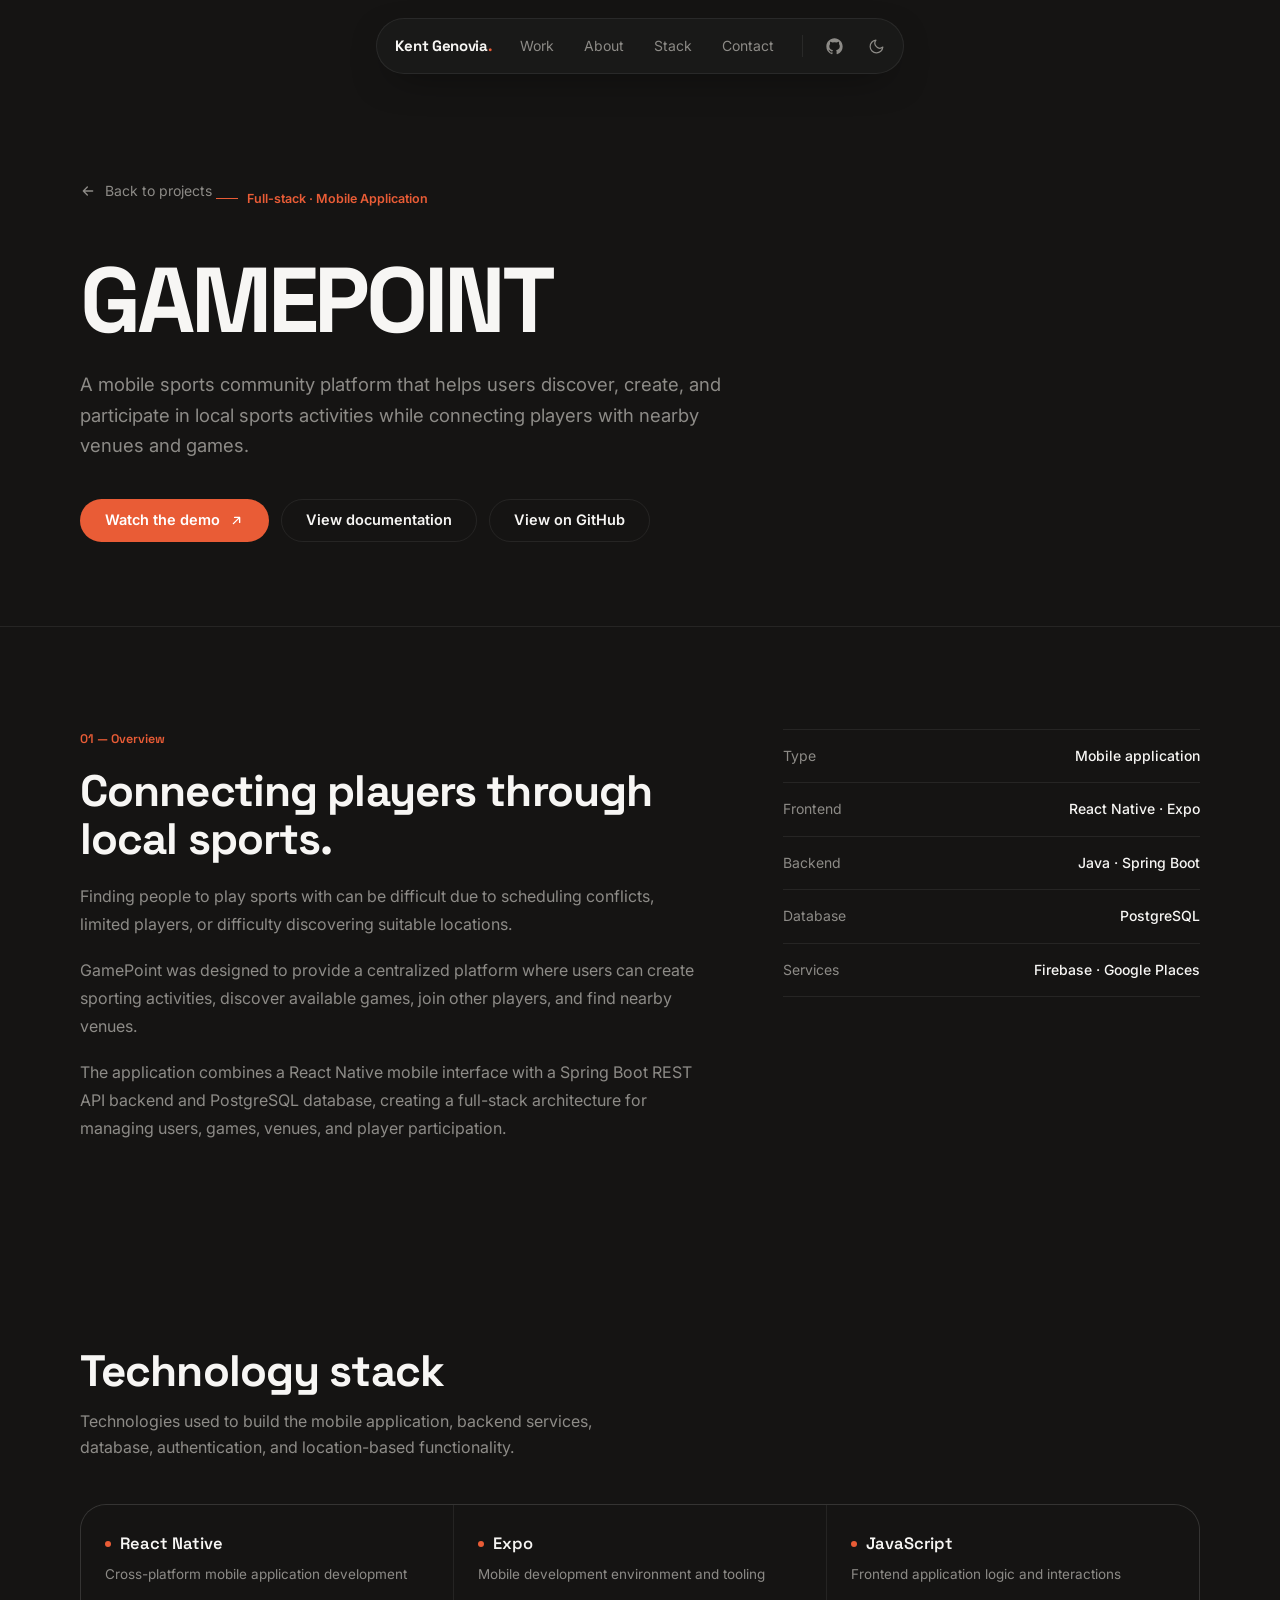
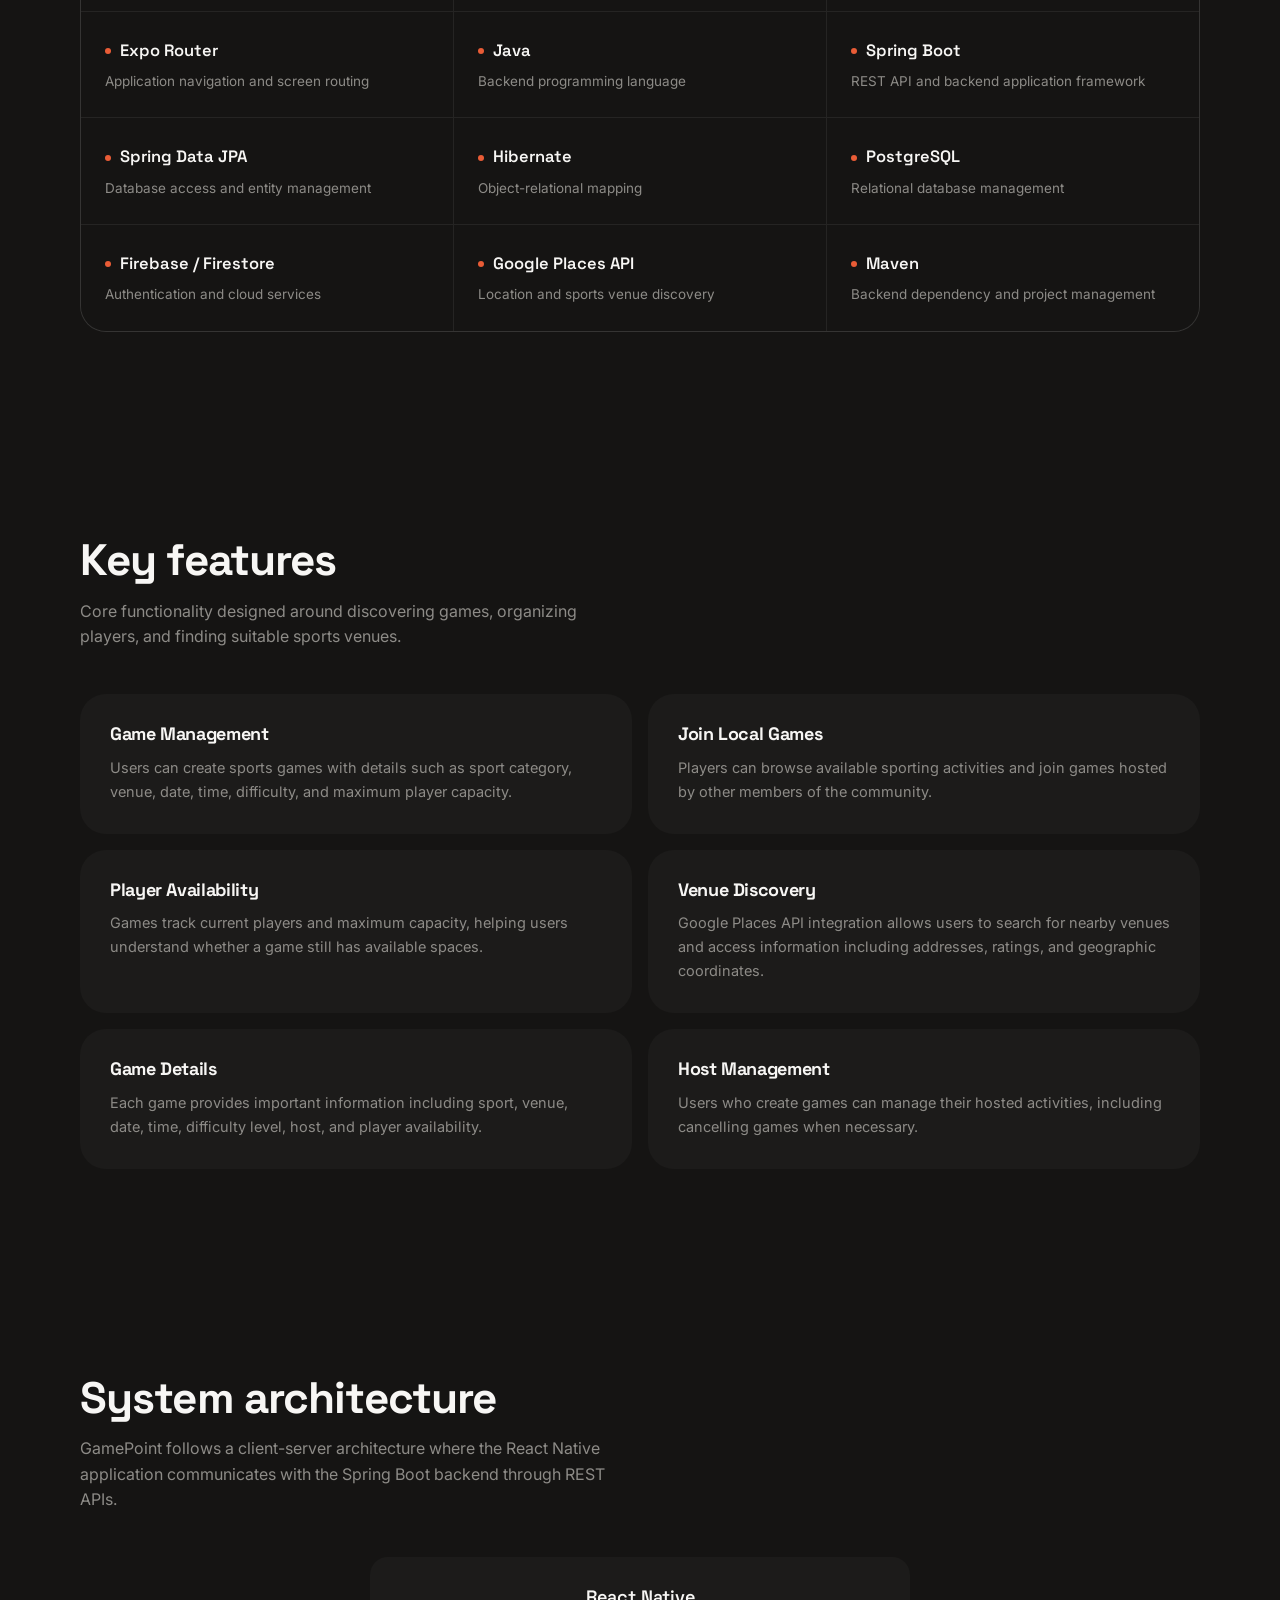
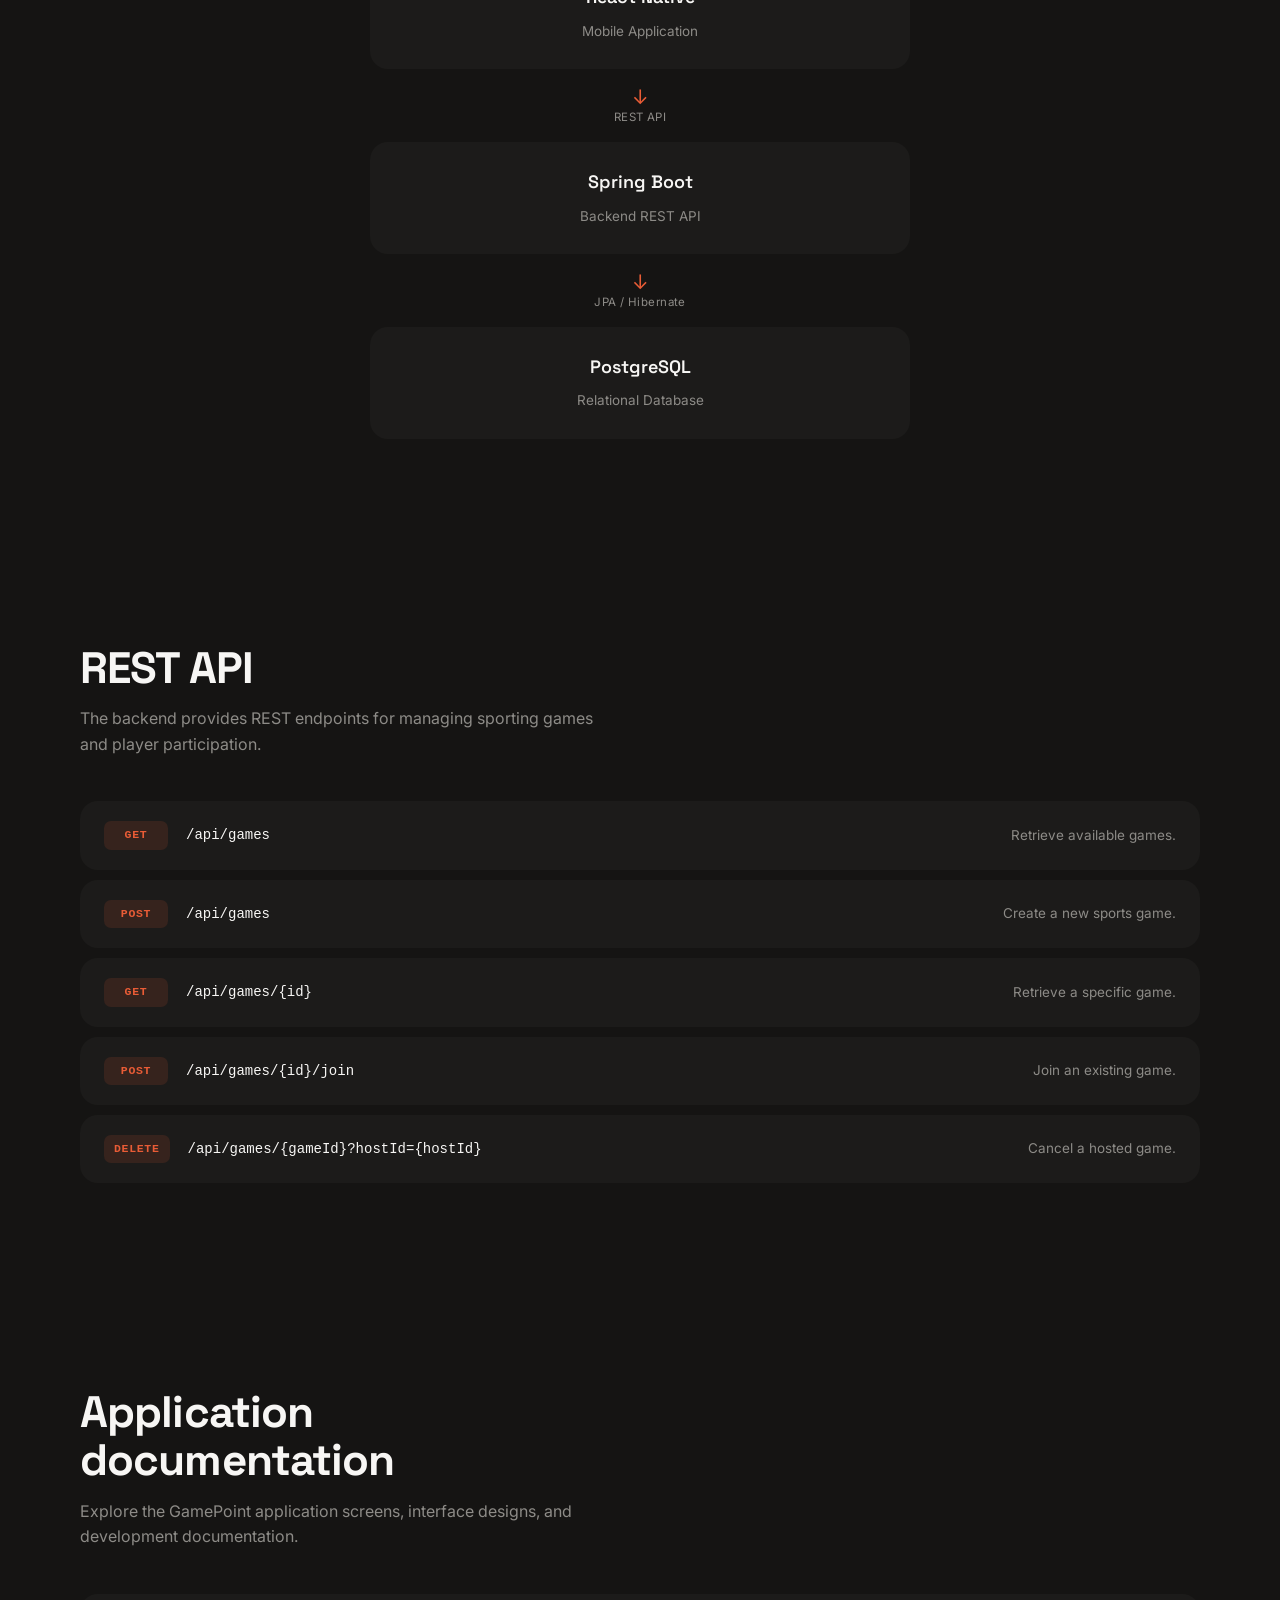
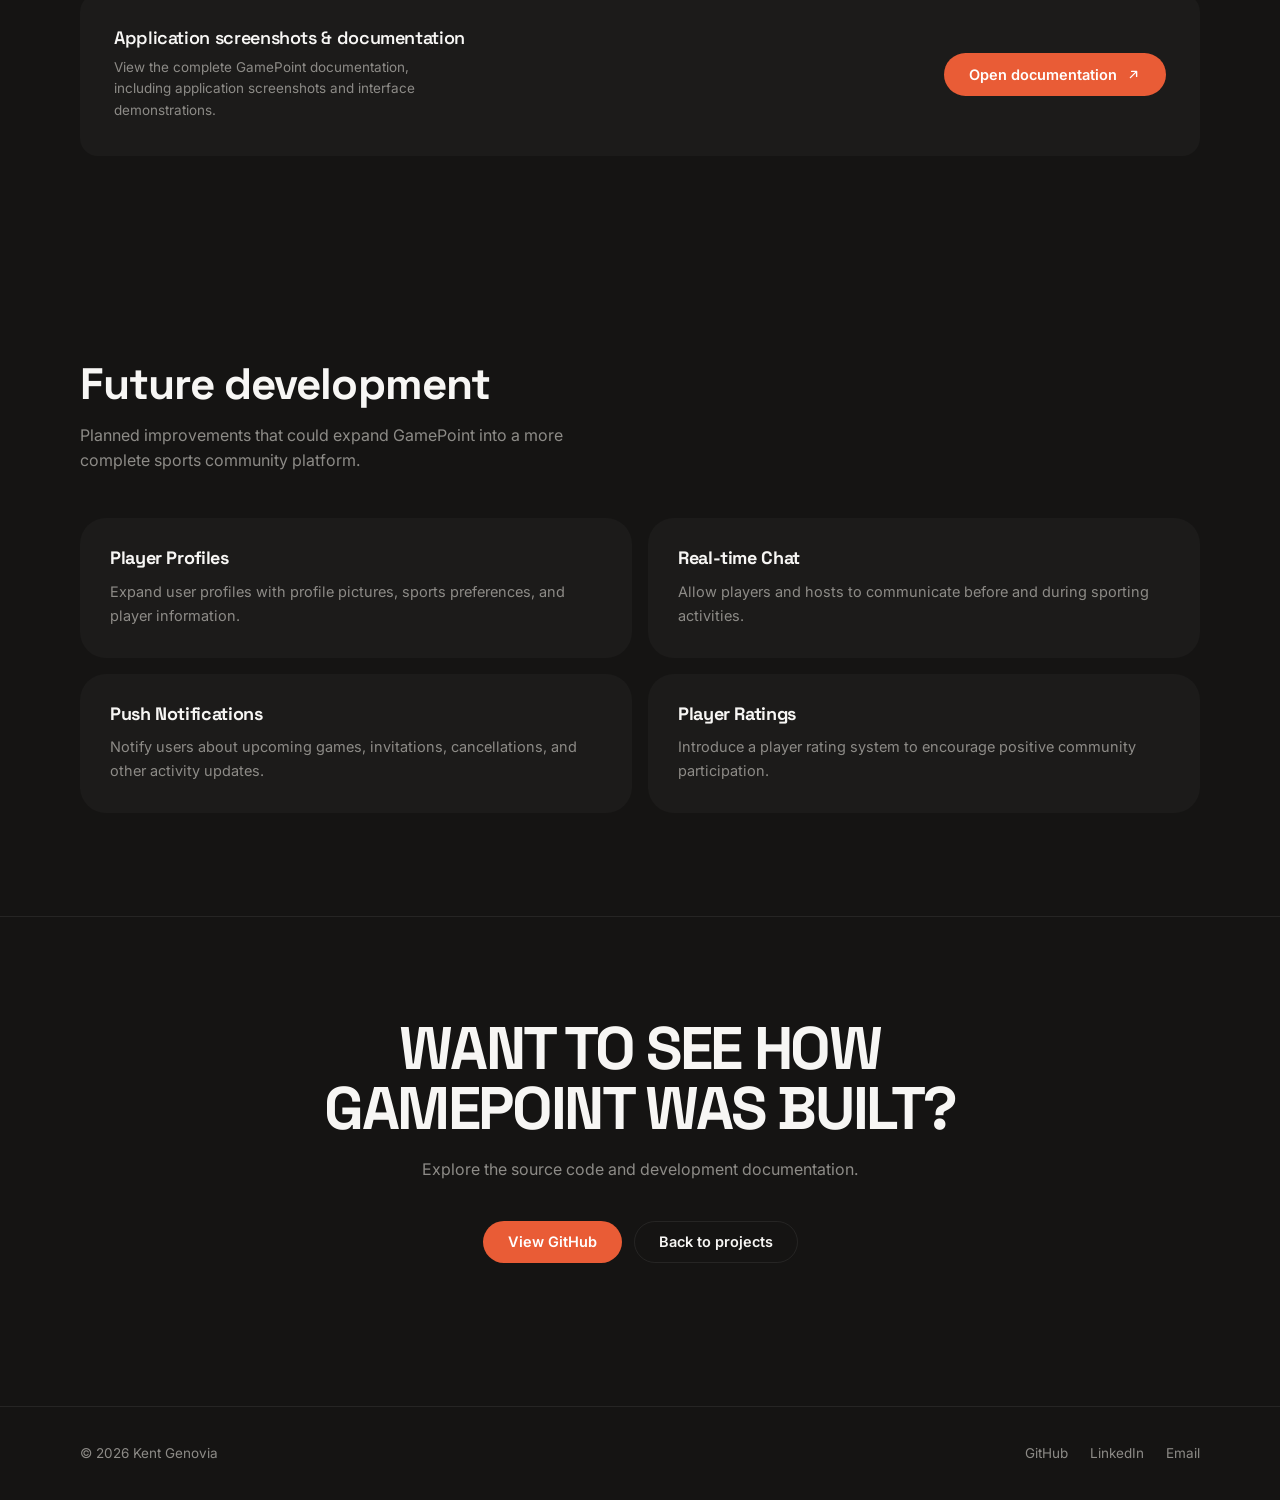
==== commit 3e64b349: "changed projects page design" ====
--- a/projects/gamepoint.html
+++ b/projects/gamepoint.html
@@ -354,7 +354,6 @@
       <div class="architecture" data-reveal>
 
         <div class="architecture-box">
-          <span class="architecture-number">01</span>
           <strong>React Native</strong>
           <span>Mobile Application</span>
         </div>
@@ -365,7 +364,6 @@
         </div>
 
         <div class="architecture-box">
-          <span class="architecture-number">02</span>
           <strong>Spring Boot</strong>
           <span>Backend REST API</span>
         </div>
@@ -376,7 +374,6 @@
         </div>
 
         <div class="architecture-box">
-          <span class="architecture-number">03</span>
           <strong>PostgreSQL</strong>
           <span>Relational Database</span>
         </div>
@@ -454,7 +451,6 @@
       <div class="documentation-card is-wide" data-reveal>
 
         <div>
-          <div class="documentation-type">DOCUMENTATION</div>
           <h3>Application screenshots &amp; documentation</h3>
           <p>
             View the complete GamePoint documentation,
--- a/styles.css
+++ b/styles.css
@@ -317,7 +317,6 @@
 .btn-primary{
   background:var(--accent);
   color:#fff;
-  box-shadow:0 10px 30px -14px rgba(233,92,54,.9);
 }
 .btn-primary:hover{
   transform:translateY(-2px);
@@ -592,7 +591,6 @@
   align-items:center;
   padding:16px;
   border-radius:var(--radius-lg);
-  border:1px solid transparent;
   background:transparent;
   transition:background .3s var(--ease),border-color .3s var(--ease),
              transform .3s var(--ease);
@@ -632,7 +630,7 @@
 .proj-tags span{
   font-size:11.5px;
   color:var(--fg-dim);
-  border:1px solid var(--line);
+  border:0px solid var(--line);
   border-radius:999px;
   padding:4px 10px;
 }
@@ -681,7 +679,6 @@
   position:relative;
   padding:28px;
   border-radius:var(--radius-lg);
-  border:1px solid transparent;
   transition:background .3s var(--ease),border-color .3s var(--ease);
 }
 .entry:hover{background:var(--bg-2);border-color:var(--line);}
@@ -732,7 +729,7 @@
   width:100%;
   padding:14px 16px;
   border-radius:14px;
-  border:1px solid var(--line);
+  border:0px solid var(--line);
   background:var(--bg-2);
   color:var(--fg);
   font-family:inherit;
@@ -942,7 +939,7 @@
 }
 .feature{
   position:relative;
-  border:1px solid var(--line);
+  border:0px solid var(--line);
   border-radius:var(--radius-lg);
   padding:30px;
   background:var(--bg-2);
@@ -977,7 +974,7 @@
   width:100%;
   max-width:540px;
   padding:26px;
-  border:1px solid var(--line);
+  border:0px solid var(--line);
   background:var(--bg-2);
   border-radius:var(--radius);
   text-align:center;
@@ -1045,7 +1042,7 @@
   align-items:center;
   flex-wrap:wrap;
   padding:20px 24px;
-  border:1px solid var(--line);
+  border:0px solid var(--line);
   border-radius:var(--radius);
   background:var(--bg-2);
   transition:border-color .25s var(--ease),transform .25s var(--ease);
@@ -1098,7 +1095,7 @@
   flex-direction:column;
   padding:26px;
   min-height:194px;
-  border:1px solid var(--line);
+  border:0px solid var(--line);
   border-radius:var(--radius);
   background:var(--bg-2);
   transition:transform .25s var(--ease),border-color .25s var(--ease);
@@ -1131,6 +1128,22 @@
   font-weight:600;
   color:var(--accent);
 }
+/* .architecture-box:hover{border-color:var(--accent);transform:translateY(-3px);}
+.architecture-box strong,
+.architecture-box h3{
+  display:block;
+  font-family:'Space Grotesk',sans-serif;
+  font-size:18px;
+  font-weight:600;
+  margin:0 0 6px;
+}
+.architecture-box span:not(.architecture-number),
+.architecture-box p{
+  color:var(--fg-dim);
+  font-size:13.5px;
+  margin:0;
+  line-height:1.6;
+} */
 
 /* Single wide documentation panel */
 .documentation-card.is-wide{
@@ -1141,8 +1154,19 @@
   min-height:0;
   padding:34px;
 }
-.documentation-card.is-wide:hover{transform:none;}
-.documentation-card.is-wide h3{font-size:20px;}
+.documentation-card.is-wide:hover{border-color:var(--accent);transform:translateY(-3px);}
+.documentation-card strong,
+.documentation-card.is-wide h3{
+  display:block;
+  font-family:'Space Grotesk',sans-serif;
+  font-size:18px;
+  font-weight:600;
+  margin:0 0 6px;
+}
+
+.documentation-card span:not(.documentation-type){
+  color:var(--fg-dim);
+}
 
 /* Budget cards */
 .budget-grid{
